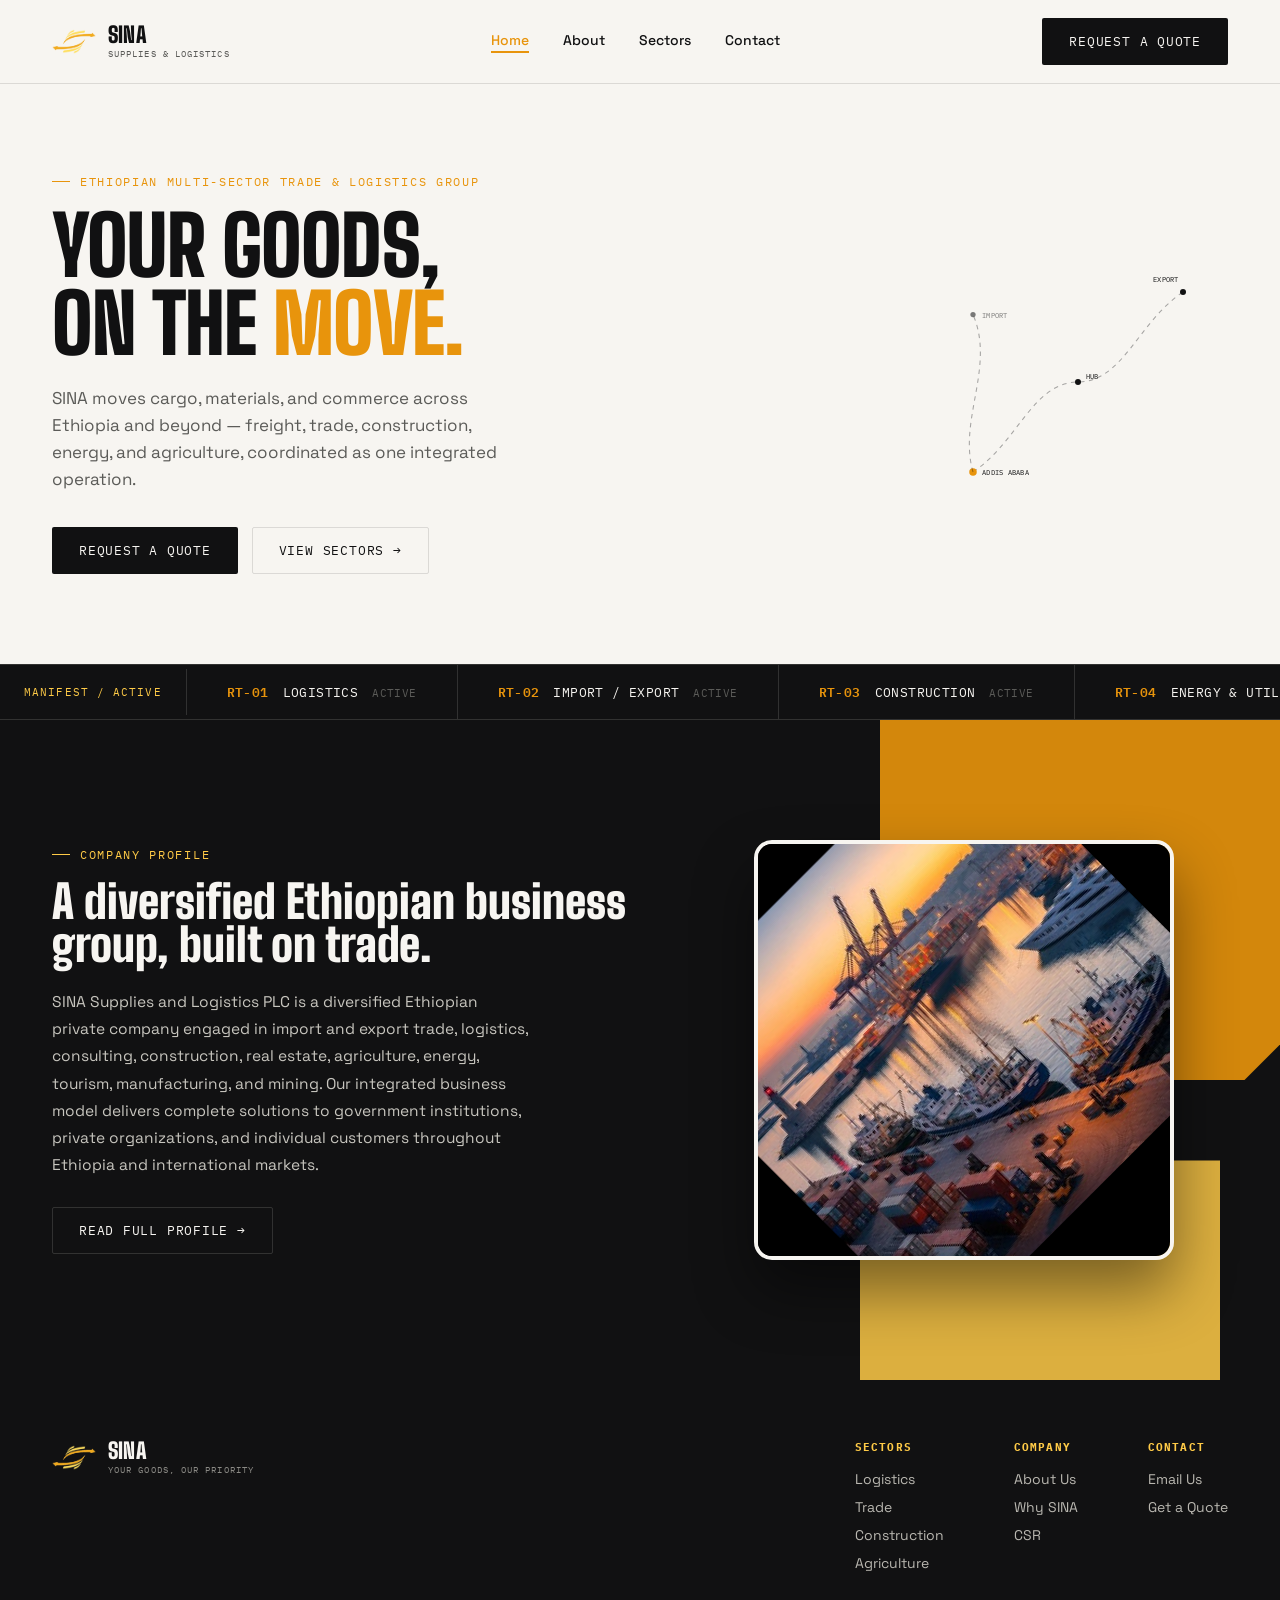
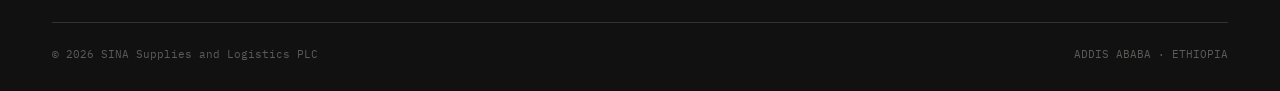
==== index.html @ fa4c5e6b "Add overview section with cover page motif" ====
<!DOCTYPE html>
<html lang="en">
<head>
<meta charset="UTF-8" />
<meta name="viewport" content="width=device-width, initial-scale=1.0" />
<title>SINA Supplies and Logistics — Your Goods, Our Priority</title>
<link rel="preconnect" href="https://fonts.googleapis.com">
<link rel="preconnect" href="https://fonts.gstatic.com" crossorigin>
<link href="https://fonts.googleapis.com/css2?family=Big+Shoulders+Display:wght@600;700;900&family=Space+Grotesk:wght@400;500;700&family=IBM+Plex+Mono:wght@400;500;600&display=swap" rel="stylesheet">
<link rel="stylesheet" href="css/base.css">
<link rel="stylesheet" href="css/layout.css">
<link rel="stylesheet" href="css/home.css">
<link rel="stylesheet" href="css/overview.css">
</head>
<body>

<header>
  <nav>
    <a href="index.html" class="logo">
      <img class="logo-mark" src="assets/logo-icon.png" alt="SINA Supplies and Logistics" width="44" height="25">
      <div>
        <div class="logo-text">SINA</div>
        <div class="logo-sub">Supplies &amp; Logistics</div>
      </div>
    </a>

    <div class="nav-links" id="nav-links">
      <a href="index.html" aria-current="page">Home</a>
      <a href="about.html">About</a>
      <a href="sectors.html">Sectors</a>
      <a href="contact.html">Contact</a>
    </div>

    <div class="nav-cta">
      <a class="btn btn-primary" href="contact.html">Request a Quote</a>
      <button class="nav-toggle" id="nav-toggle" aria-label="Toggle menu" aria-expanded="false">
        <span></span><span></span><span></span>
      </button>
    </div>
  </nav>
</header>

<section class="hero">
  <div class="wrap hero-grid">
    <div>
      <div class="eyebrow reveal">Ethiopian Multi-Sector Trade &amp; Logistics Group</div>
      <h1 class="reveal">Your goods,<br>on the <span class="accent">move.</span></h1>
      <p class="lead reveal">SINA moves cargo, materials, and commerce across Ethiopia and beyond — freight, trade, construction, energy, and agriculture, coordinated as one integrated operation.</p>
      <div class="hero-actions reveal">
        <a class="btn btn-primary" href="contact.html">Request a Quote</a>
        <a class="btn btn-ghost" href="sectors.html">View Sectors →</a>
      </div>
    </div>

    <div class="route-panel reveal">
      <svg viewBox="0 0 400 400" role="img" aria-label="Animated trade route diagram">
        <path class="route-line" d="M60 320 C120 280, 140 200, 200 200 C260 200, 280 120, 340 80" />
        <path class="route-line hot" d="M60 320 C120 280, 140 200, 200 200 C260 200, 280 120, 340 80" />
        <circle class="node origin" cx="60" cy="320" r="5"/>
        <text class="node-label" x="72" y="324">ADDIS ABABA</text>

        <circle class="node" cx="200" cy="200" r="4"/>
        <text class="node-label" x="210" y="196">HUB</text>

        <circle class="node" cx="340" cy="80" r="4"/>
        <text class="node-label" x="300" y="66">EXPORT</text>

        <path class="route-line" d="M60 320 C40 250, 90 180, 60 110" opacity="0.25"/>
        <circle class="node" cx="60" cy="110" r="3.5" opacity="0.55"/>
        <text class="node-label" x="72" y="114" opacity="0.55">IMPORT</text>
      </svg>
    </div>
  </div>

  <div class="board">
    <div class="board-inner">
      <div class="board-label">Manifest&nbsp;/&nbsp;Active</div>
      <div class="board-track" id="board-track"></div>
    </div>
  </div>
</section>

<section class="overview">
  <div class="diag-block amber"></div>
  <div class="diag-block gold"></div>
  <div class="wrap overview-grid">
    <div class="overview-copy reveal">
      <div class="eyebrow">Company Profile</div>
      <h2>A diversified Ethiopian business group, built on trade.</h2>
      <p>SINA Supplies and Logistics PLC is a diversified Ethiopian private company engaged in import and export trade, logistics, consulting, construction, real estate, agriculture, energy, tourism, manufacturing, and mining. Our integrated business model delivers complete solutions to government institutions, private organizations, and individual customers throughout Ethiopia and international markets.</p>
      <a class="btn btn-ghost-dark" href="about.html">Read Full Profile →</a>
    </div>
    <div class="diamond-frame reveal">
      <img src="assets/port-sunset.png" alt="Container port at sunset">
    </div>
  </div>
</section>

<footer>
  <div class="wrap">
    <div class="foot-top">
      <a href="index.html" class="logo">
        <img class="logo-mark" src="assets/logo-icon.png" alt="SINA Supplies and Logistics" width="44" height="25">
        <div>
          <div class="logo-text" style="color:var(--paper);">SINA</div>
          <div class="logo-sub" style="color:#8b8a85;">Your Goods, Our Priority</div>
        </div>
      </a>
      <div class="foot-cols">
        <div class="foot-col">
          <h5>Sectors</h5>
          <a href="sectors.html">Logistics</a>
          <a href="sectors.html">Trade</a>
          <a href="sectors.html">Construction</a>
          <a href="sectors.html">Agriculture</a>
        </div>
        <div class="foot-col">
          <h5>Company</h5>
          <a href="about.html">About Us</a>
          <a href="about.html#why">Why SINA</a>
          <a href="about.html#csr">CSR</a>
        </div>
        <div class="foot-col">
          <h5>Contact</h5>
          <a href="mailto:sinasupplies@outlook.com">Email Us</a>
          <a href="contact.html">Get a Quote</a>
        </div>
      </div>
    </div>
    <div class="foot-bottom">
      <span>© 2026 SINA Supplies and Logistics PLC</span>
      <span>ADDIS ABABA · ETHIOPIA</span>
    </div>
  </div>
</footer>

<script src="js/main.js"></script>
<script src="js/home.js"></script>
</body>
</html>
---- css/base.css ----
:root{
  --ink:#111112;
  --ink-soft:#1c1c1e;
  --paper:#F7F5F1;
  --paper-dim:#EFECE5;
  --amber:#E8940C;
  --gold:#FFCB47;
  --rust:#B96E00;
  --slate:#5B5B58;
  --line: rgba(17,17,18,0.12);
  --line-dark: rgba(247,245,241,0.14);
  --display: 'Big Shoulders Display', sans-serif;
  --body: 'Space Grotesk', sans-serif;
  --mono: 'IBM Plex Mono', monospace;
  --maxw: 1240px;
}

*{ box-sizing:border-box; margin:0; padding:0; }
html{ scroll-behavior:smooth; }
body{
  background:var(--paper);
  color:var(--ink);
  font-family:var(--body);
  -webkit-font-smoothing:antialiased;
}
a{ color:inherit; text-decoration:none; }
img{ max-width:100%; display:block; }
.wrap{ max-width:var(--maxw); margin:0 auto; padding:0 32px; }

h1,h2,h3{ font-family:var(--display); font-weight:900; letter-spacing:-0.01em; line-height:0.95; text-transform:uppercase; }

.eyebrow{
  font-family:var(--mono);
  font-size:12px;
  letter-spacing:0.14em;
  text-transform:uppercase;
  color:var(--amber);
  display:flex;
  align-items:center;
  gap:10px;
}
.eyebrow::before{
  content:"";
  width:18px; height:1px;
  background:var(--amber);
  display:inline-block;
}

.btn{
  font-family:var(--mono);
  font-size:13px;
  letter-spacing:0.06em;
  text-transform:uppercase;
  padding:14px 26px;
  border-radius:2px;
  display:inline-flex;
  align-items:center;
  gap:10px;
  transition:all .2s ease;
  cursor:pointer;
  border:1px solid transparent;
}
.btn-primary{ background:var(--ink); color:var(--paper); }
.btn-primary:hover{ background:var(--amber); color:var(--ink); }
.btn-ghost{ border-color:var(--line); color:var(--ink); }
.btn-ghost:hover{ border-color:var(--ink); }
.btn-ghost-dark{ border-color:var(--line-dark); color:var(--paper); }
.btn-ghost-dark:hover{ border-color:var(--gold); color:var(--gold); }

section{ padding:110px 0; }
.section-head{
  display:flex; justify-content:space-between; align-items:flex-end;
  margin-bottom:56px; gap:40px; flex-wrap:wrap;
}
.section-head h2{ font-size:clamp(32px,4vw,52px); }
.section-head p{ color:var(--slate); max-width:380px; font-size:15px; line-height:1.6; }

.reveal{ opacity:0; transform:translateY(18px); transition:opacity .6s ease, transform .6s ease; }
.reveal.in{ opacity:1; transform:translateY(0); }

@media (prefers-reduced-motion:reduce){
  .reveal{ opacity:1; transform:none; transition:none; }
}
---- css/layout.css ----
/* ===== HEADER / NAV ===== */
header{
  position:sticky; top:0; z-index:100;
  background:rgba(247,245,241,0.92);
  backdrop-filter:blur(8px);
  border-bottom:1px solid var(--line);
}
nav{
  max-width:var(--maxw); margin:0 auto; padding:18px 32px;
  display:flex; align-items:center; justify-content:space-between;
}
.logo{ display:flex; align-items:center; gap:12px; }
.logo-mark{ width:44px; height:auto; flex-shrink:0; }
.logo-text{ font-family:var(--display); font-weight:900; font-size:22px; line-height:1; letter-spacing:0.01em; }
.logo-sub{ font-family:var(--mono); font-size:9px; letter-spacing:0.12em; color:var(--slate); text-transform:uppercase; margin-top:2px; }

.nav-links{ display:flex; gap:34px; font-size:14px; font-weight:500; }
.nav-links a{ position:relative; padding-bottom:4px; }
.nav-links a::after{
  content:""; position:absolute; left:0; bottom:0; width:0; height:1.5px; background:var(--amber);
  transition:width .25s ease;
}
.nav-links a:hover::after,
.nav-links a[aria-current="page"]::after{ width:100%; }
.nav-links a[aria-current="page"]{ color:var(--amber); }

.nav-cta{ display:flex; align-items:center; gap:20px; }

.nav-toggle{
  display:none;
  background:none; border:none; cursor:pointer;
  width:34px; height:34px; flex-direction:column; justify-content:center; gap:5px;
}
.nav-toggle span{ height:2px; background:var(--ink); border-radius:2px; }

@media(max-width:900px){
  .nav-links{
    position:fixed; top:71px; left:0; right:0; bottom:0;
    background:var(--paper);
    flex-direction:column; gap:0;
    transform:translateX(100%);
    transition:transform .3s ease;
    padding:20px 32px;
    overflow-y:auto;
  }
  .nav-links.open{ transform:translateX(0); }
  .nav-links a{ padding:18px 0; border-bottom:1px solid var(--line); font-size:18px; }
  .nav-toggle{ display:flex; }
  .nav-cta .btn-primary{ padding:10px 16px; font-size:11px; }
}

/* ===== FOOTER ===== */
footer{ background:var(--ink); color:var(--paper); padding:60px 0 30px; }
.foot-top{
  display:flex; justify-content:space-between; align-items:flex-start;
  padding-bottom:40px; border-bottom:1px solid var(--line-dark);
  flex-wrap:wrap; gap:30px;
}
.foot-cols{ display:flex; gap:70px; flex-wrap:wrap; }
.foot-col h5{
  font-family:var(--mono); font-size:11px; letter-spacing:0.1em; text-transform:uppercase; color:var(--gold); margin-bottom:16px;
}
.foot-col a{ display:block; font-size:14px; color:#B9B7B0; margin-bottom:10px; }
.foot-col a:hover{ color:var(--paper); }
.foot-bottom{
  display:flex; justify-content:space-between; padding-top:24px; font-family:var(--mono); font-size:11px; color:var(--slate);
  flex-wrap:wrap; gap:10px;
}
---- css/home.css ----
/* ===== HERO ===== */
.hero{
  position:relative;
  padding:90px 0 0;
  overflow:hidden;
}
.hero-grid{
  display:grid;
  grid-template-columns:1.15fr 0.85fr;
  gap:40px;
  align-items:center;
}
.hero h1{
  font-size:clamp(48px, 6.4vw, 92px);
  margin:18px 0 22px;
}
.hero h1 .accent{ color:var(--amber); }
.hero p.lead{
  font-size:17px;
  color:var(--slate);
  max-width:480px;
  line-height:1.6;
  margin-bottom:34px;
}
.hero-actions{ display:flex; gap:14px; flex-wrap:wrap; margin-bottom:20px; }

@media(max-width:900px){
  .hero-grid{ grid-template-columns:1fr; }
  .hero{ padding-top:60px; }
}

/* animated route graphic */
.route-panel{
  position:relative;
  aspect-ratio: 1/1;
  max-width:460px;
  margin-left:auto;
}
.route-panel svg{ width:100%; height:100%; }
.route-line{
  fill:none;
  stroke:var(--ink);
  stroke-width:1.4;
  stroke-dasharray:6 6;
  opacity:0.35;
}
.route-line.hot{
  stroke:var(--amber);
  stroke-width:2.2;
  stroke-dasharray:1000;
  opacity:1;
  stroke-dashoffset:1000;
  animation:draw 3.2s ease-in-out infinite;
}
@keyframes draw{
  0%{ stroke-dashoffset:1000; }
  55%{ stroke-dashoffset:0; }
  100%{ stroke-dashoffset:-1000; }
}
.node{ fill:var(--ink); }
.node.origin{ fill:var(--amber); }
.node-label{
  font-family:var(--mono);
  font-size:9px;
  fill:var(--ink);
  letter-spacing:0.04em;
}

@media(max-width:900px){
  .route-panel{ max-width:340px; margin:0 auto; }
}

/* ===== DEPARTURE BOARD TICKER (signature element) ===== */
.board{
  background:var(--ink);
  color:var(--paper);
  margin-top:70px;
  border-top:1px solid var(--line-dark);
  border-bottom:1px solid var(--line-dark);
  overflow:hidden;
  position:relative;
}
.board-inner{ display:flex; align-items:center; }
.board-label{
  flex:0 0 auto;
  font-family:var(--mono);
  font-size:11px;
  letter-spacing:0.1em;
  text-transform:uppercase;
  color:var(--gold);
  padding:16px 24px;
  border-right:1px solid var(--line-dark);
  white-space:nowrap;
  background:var(--ink);
  z-index:2;
}
.board-track{
  display:flex;
  animation:scroll 32s linear infinite;
  white-space:nowrap;
}
.board:hover .board-track{ animation-play-state:paused; }
.board-item{
  display:flex;
  align-items:baseline;
  gap:14px;
  padding:16px 40px;
  font-family:var(--mono);
  font-size:13px;
  letter-spacing:0.03em;
  border-right:1px solid var(--line-dark);
}
.board-item .code{ color:var(--amber); font-weight:600; }
.board-item .status{ color:var(--slate); font-size:11px; text-transform:uppercase; }
@keyframes scroll{
  0%{ transform:translateX(0); }
  100%{ transform:translateX(-50%); }
}
@media (prefers-reduced-motion:reduce){
  .board-track{ animation:none; }
  .route-line.hot{ animation:none; stroke-dashoffset:0; }
}
---- css/overview.css ----
/* ===== OVERVIEW SECTION — cover-page motif ===== */
.overview{
  position:relative;
  background:var(--ink);
  color:var(--paper);
  overflow:hidden;
  padding:120px 0;
}

/* diagonal color blocks, echoing the company profile cover */
.diag-block{
  position:absolute;
  z-index:0;
}
.diag-block.amber{
  background:var(--amber);
  width:520px; height:520px;
  right:-120px; top:-160px;
  clip-path: polygon(30% 0%, 100% 0%, 100% 70%, 70% 100%, 0% 100%, 0% 30%);
  opacity:0.9;
}
.diag-block.gold{
  background:var(--gold);
  width:360px; height:360px;
  right:60px; bottom:-140px;
  clip-path: polygon(20% 0%, 100% 0%, 100% 80%, 80% 100%, 0% 100%, 0% 20%);
  opacity:0.85;
}

.overview-grid{
  position:relative;
  z-index:1;
  display:grid;
  grid-template-columns: 1fr 0.9fr;
  gap:60px;
  align-items:center;
}

.overview-copy .eyebrow{ color:var(--gold); }
.overview-copy .eyebrow::before{ background:var(--gold); }
.overview-copy h2{
  font-size:clamp(30px,3.6vw,46px);
  margin:18px 0 22px;
  text-transform:none;
  letter-spacing:0;
}
.overview-copy p{
  color:#C7C5BE;
  font-size:15.5px;
  line-height:1.75;
  max-width:480px;
  margin-bottom:28px;
}

/* diamond-framed photo, matching the cover page treatment */
.diamond-frame{
  position:relative;
  width:100%;
  max-width:420px;
  aspect-ratio:1/1;
  margin:0 auto;
  transform:rotate(45deg);
  overflow:hidden;
  border-radius:18px;
  border:4px solid var(--paper);
  box-shadow: 0 30px 60px rgba(0,0,0,0.45);
}
.diamond-frame img{
  position:absolute;
  top:50%; left:50%;
  width:145%; height:145%;
  max-width:none;
  transform:translate(-50%,-50%) rotate(-45deg);
  object-fit:cover;
}

@media(max-width:900px){
  .overview-grid{ grid-template-columns:1fr; }
  .diamond-frame{ max-width:280px; }
  .overview{ padding:80px 0; }
}
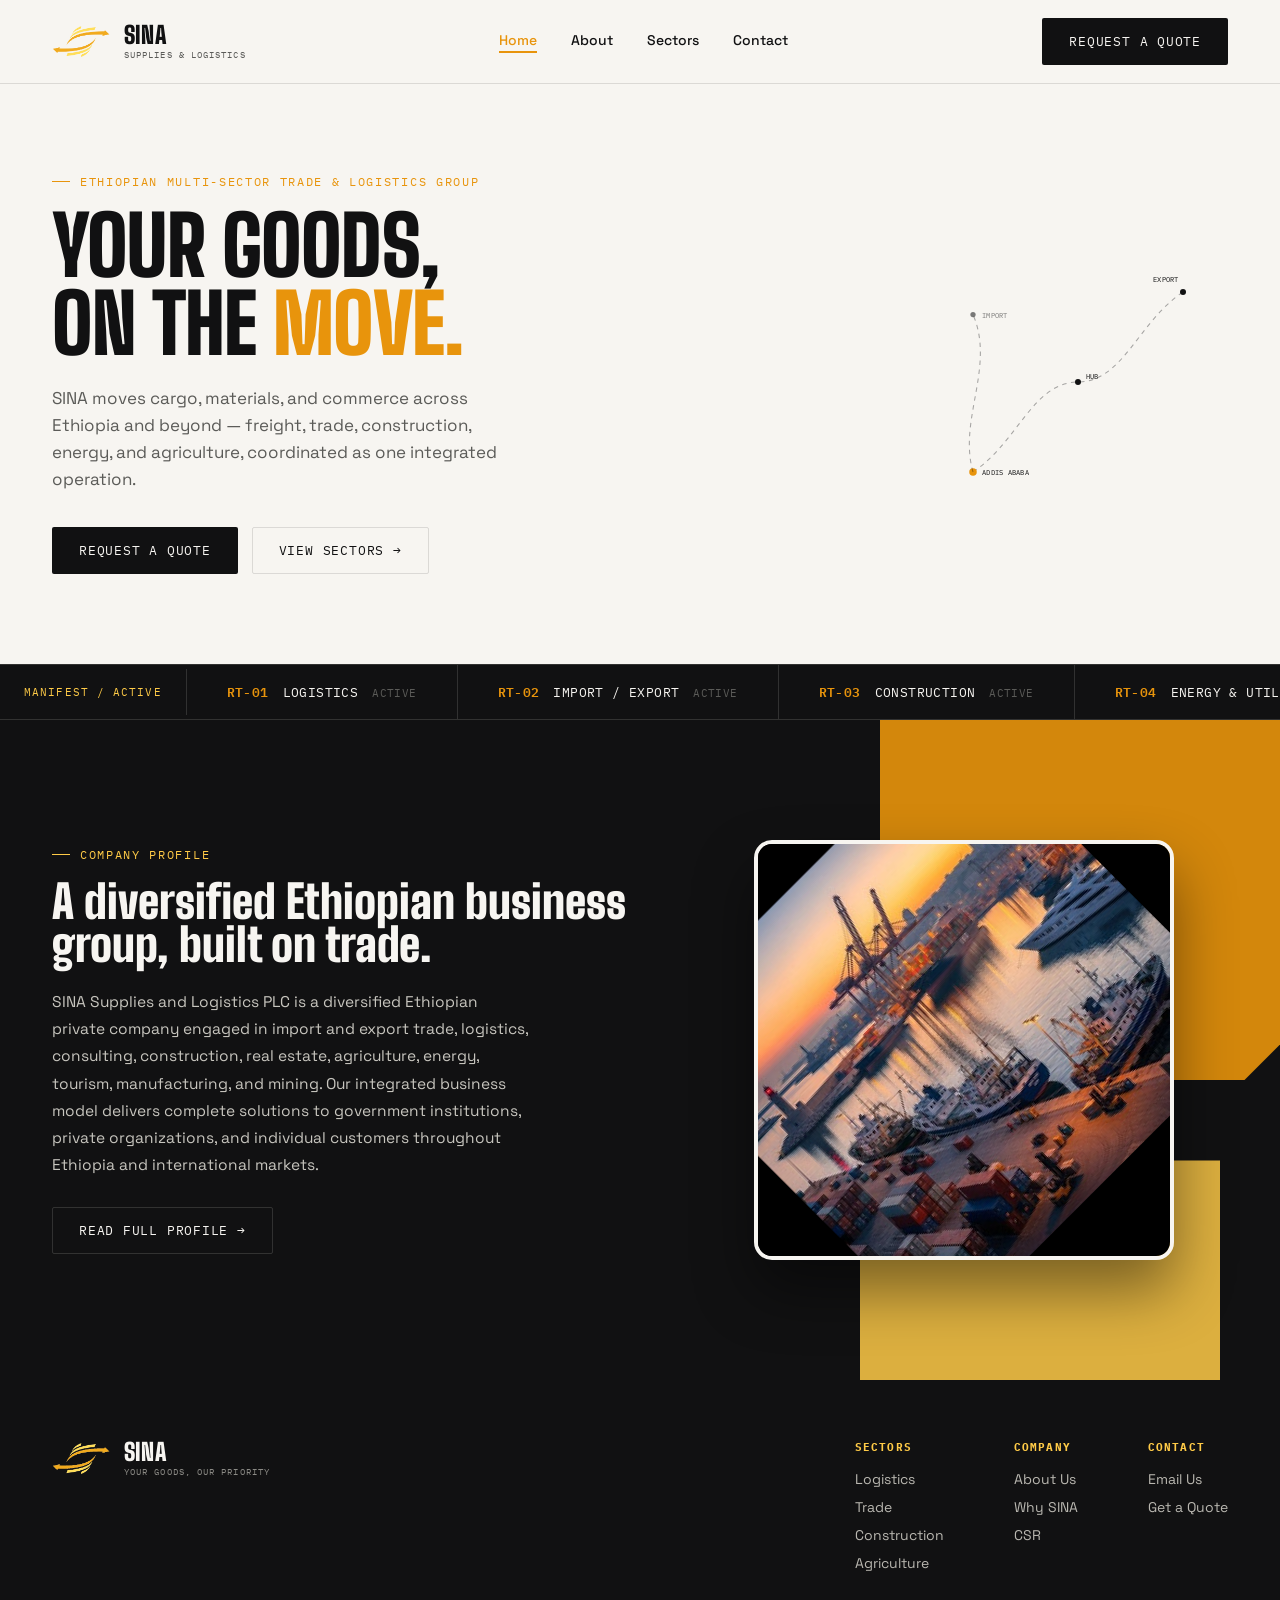
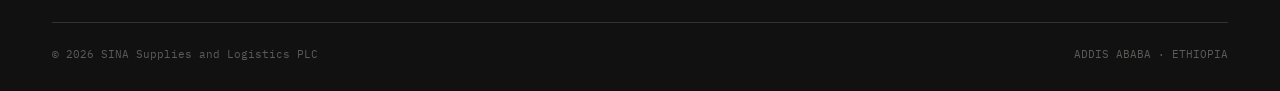
==== commit ce2da43f: "add cache -busitng to stylesheet links ,logo size" ====
--- a/index.html
+++ b/index.html
@@ -7,17 +7,17 @@
 <link rel="preconnect" href="https://fonts.googleapis.com">
 <link rel="preconnect" href="https://fonts.gstatic.com" crossorigin>
 <link href="https://fonts.googleapis.com/css2?family=Big+Shoulders+Display:wght@600;700;900&family=Space+Grotesk:wght@400;500;700&family=IBM+Plex+Mono:wght@400;500;600&display=swap" rel="stylesheet">
-<link rel="stylesheet" href="css/base.css">
-<link rel="stylesheet" href="css/layout.css">
-<link rel="stylesheet" href="css/home.css">
-<link rel="stylesheet" href="css/overview.css">
+<link rel="stylesheet" href="css/base.css?v=2">
+<link rel="stylesheet" href="css/layout.css?v=2">
+<link rel="stylesheet" href="css/home.css?v=2">
+<link rel="stylesheet" href="css/overview.css?v=2">
 </head>
 <body>
 
 <header>
   <nav>
     <a href="index.html" class="logo">
-      <img class="logo-mark" src="assets/logo-icon.png" alt="SINA Supplies and Logistics" width="44" height="25">
+      <img class="logo-mark" src="assets/logo-icon.png" alt="SINA Supplies and Logistics" width="58" height="33">
       <div>
         <div class="logo-text">SINA</div>
         <div class="logo-sub">Supplies &amp; Logistics</div>
@@ -100,7 +100,7 @@
   <div class="wrap">
     <div class="foot-top">
       <a href="index.html" class="logo">
-        <img class="logo-mark" src="assets/logo-icon.png" alt="SINA Supplies and Logistics" width="44" height="25">
+        <img class="logo-mark" src="assets/logo-icon.png" alt="SINA Supplies and Logistics" width="58" height="33">
         <div>
           <div class="logo-text" style="color:var(--paper);">SINA</div>
           <div class="logo-sub" style="color:#8b8a85;">Your Goods, Our Priority</div>
--- a/css/layout.css
+++ b/css/layout.css
@@ -9,9 +9,9 @@
   max-width:var(--maxw); margin:0 auto; padding:18px 32px;
   display:flex; align-items:center; justify-content:space-between;
 }
-.logo{ display:flex; align-items:center; gap:12px; }
-.logo-mark{ width:44px; height:auto; flex-shrink:0; }
-.logo-text{ font-family:var(--display); font-weight:900; font-size:22px; line-height:1; letter-spacing:0.01em; }
+.logo{ display:flex; align-items:center; gap:14px; }
+.logo-mark{ width:58px; height:auto; flex-shrink:0; }
+.logo-text{ font-family:var(--display); font-weight:900; font-size:24px; line-height:1; letter-spacing:0.01em; }
 .logo-sub{ font-family:var(--mono); font-size:9px; letter-spacing:0.12em; color:var(--slate); text-transform:uppercase; margin-top:2px; }
 
 .nav-links{ display:flex; gap:34px; font-size:14px; font-weight:500; }
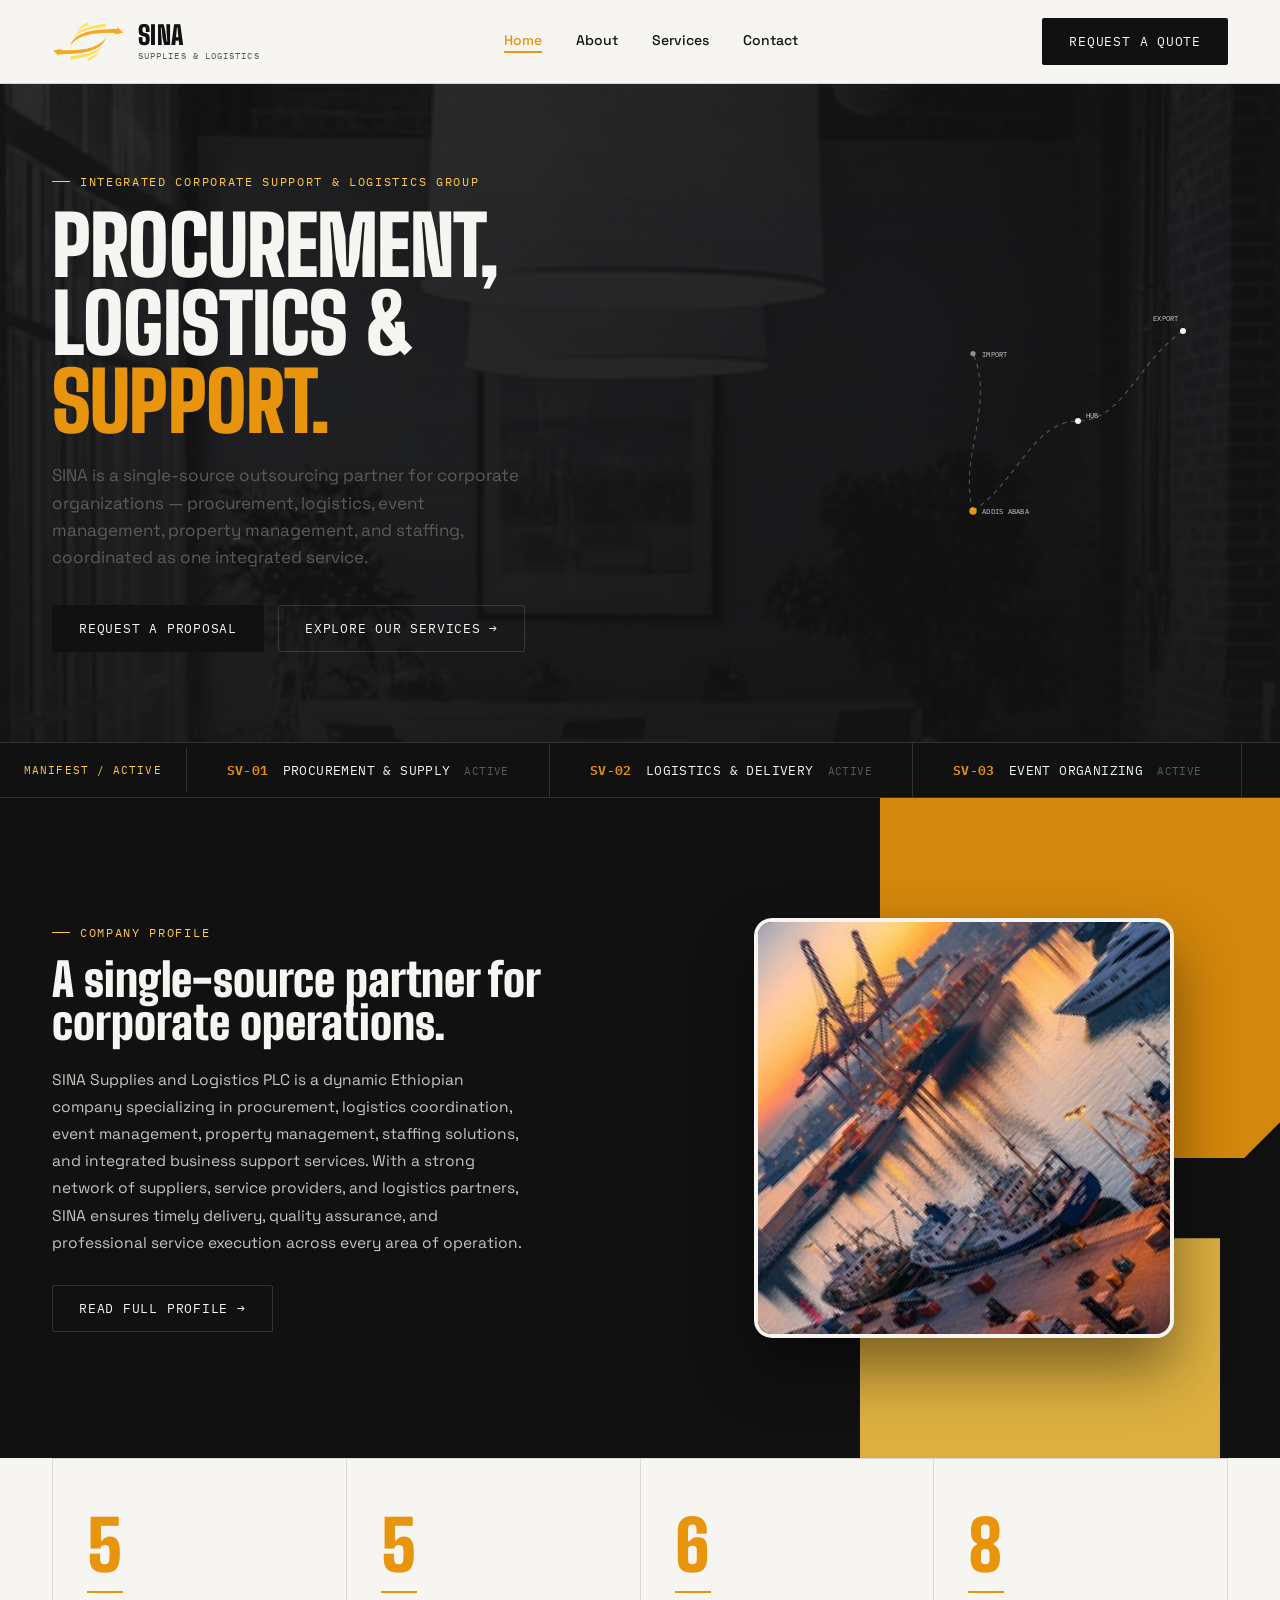
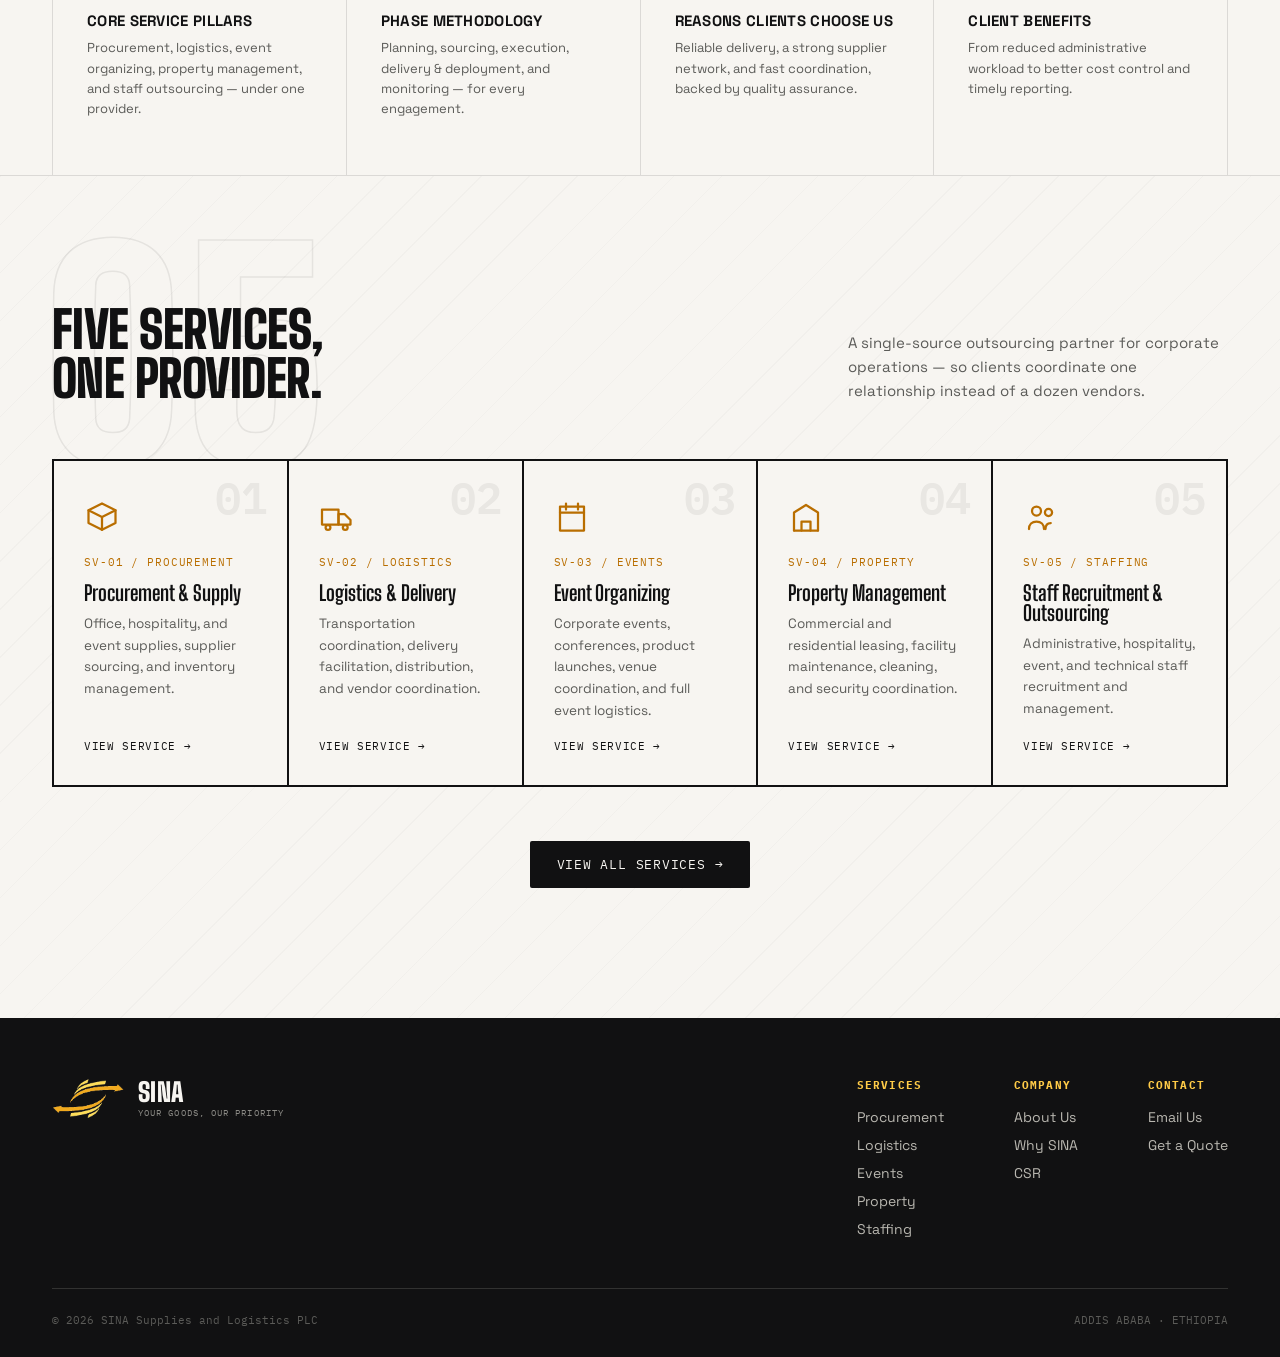
==== commit 6be8048f: "add location space" ====
--- a/index.html
+++ b/index.html
@@ -7,10 +7,12 @@
 <link rel="preconnect" href="https://fonts.googleapis.com">
 <link rel="preconnect" href="https://fonts.gstatic.com" crossorigin>
 <link href="https://fonts.googleapis.com/css2?family=Big+Shoulders+Display:wght@600;700;900&family=Space+Grotesk:wght@400;500;700&family=IBM+Plex+Mono:wght@400;500;600&display=swap" rel="stylesheet">
-<link rel="stylesheet" href="css/base.css?v=2">
-<link rel="stylesheet" href="css/layout.css?v=2">
-<link rel="stylesheet" href="css/home.css?v=2">
-<link rel="stylesheet" href="css/overview.css?v=2">
+<link rel="stylesheet" href="css/base.css?v=7">
+<link rel="stylesheet" href="css/layout.css?v=7">
+<link rel="stylesheet" href="css/home.css?v=10">
+<link rel="stylesheet" href="css/overview.css?v=9">
+<link rel="stylesheet" href="css/stats.css?v=9">
+<link rel="stylesheet" href="css/sectors-preview.css?v=9">
 </head>
 <body>
 
@@ -27,7 +29,7 @@
     <div class="nav-links" id="nav-links">
       <a href="index.html" aria-current="page">Home</a>
       <a href="about.html">About</a>
-      <a href="sectors.html">Sectors</a>
+      <a href="sectors.html">Services</a>
       <a href="contact.html">Contact</a>
     </div>
 
@@ -43,12 +45,12 @@
 <section class="hero">
   <div class="wrap hero-grid">
     <div>
-      <div class="eyebrow reveal">Ethiopian Multi-Sector Trade &amp; Logistics Group</div>
-      <h1 class="reveal">Your goods,<br>on the <span class="accent">move.</span></h1>
-      <p class="lead reveal">SINA moves cargo, materials, and commerce across Ethiopia and beyond — freight, trade, construction, energy, and agriculture, coordinated as one integrated operation.</p>
+      <div class="eyebrow reveal">Integrated Corporate Support &amp; Logistics Group</div>
+      <h1 class="reveal">Procurement,<br>logistics &amp; <span class="accent">support.</span></h1>
+      <p class="lead reveal">SINA is a single-source outsourcing partner for corporate organizations — procurement, logistics, event management, property management, and staffing, coordinated as one integrated service.</p>
       <div class="hero-actions reveal">
-        <a class="btn btn-primary" href="contact.html">Request a Quote</a>
-        <a class="btn btn-ghost" href="sectors.html">View Sectors →</a>
+        <a class="btn btn-primary" href="contact.html">Request a Proposal</a>
+        <a class="btn btn-ghost-dark" href="sectors.html">Explore Our Services →</a>
       </div>
     </div>
 
@@ -86,12 +88,100 @@
   <div class="wrap overview-grid">
     <div class="overview-copy reveal">
       <div class="eyebrow">Company Profile</div>
-      <h2>A diversified Ethiopian business group, built on trade.</h2>
-      <p>SINA Supplies and Logistics PLC is a diversified Ethiopian private company engaged in import and export trade, logistics, consulting, construction, real estate, agriculture, energy, tourism, manufacturing, and mining. Our integrated business model delivers complete solutions to government institutions, private organizations, and individual customers throughout Ethiopia and international markets.</p>
+      <h2>A single-source partner for corporate operations.</h2>
+      <p>SINA Supplies and Logistics PLC is a dynamic Ethiopian company specializing in procurement, logistics coordination, event management, property management, staffing solutions, and integrated business support services. With a strong network of suppliers, service providers, and logistics partners, SINA ensures timely delivery, quality assurance, and professional service execution across every area of operation.</p>
       <a class="btn btn-ghost-dark" href="about.html">Read Full Profile →</a>
     </div>
     <div class="diamond-frame reveal">
       <img src="assets/port-sunset.png" alt="Container port at sunset">
+    </div>
+  </div>
+</section>
+
+<section class="stats">
+  <div class="wrap">
+    <div class="stats-grid">
+      <div class="stat-cell reveal">
+        <div class="stat-number"><span class="accent">5</span></div>
+        <div class="stat-rule"></div>
+        <div class="stat-label">Core Service Pillars</div>
+        <div class="stat-desc">Procurement, logistics, event organizing, property management, and staff outsourcing — under one provider.</div>
+      </div>
+      <div class="stat-cell reveal">
+        <div class="stat-number"><span class="accent">5</span></div>
+        <div class="stat-rule"></div>
+        <div class="stat-label">Phase Methodology</div>
+        <div class="stat-desc">Planning, sourcing, execution, delivery &amp; deployment, and monitoring — for every engagement.</div>
+      </div>
+      <div class="stat-cell reveal">
+        <div class="stat-number"><span class="accent">6</span></div>
+        <div class="stat-rule"></div>
+        <div class="stat-label">Reasons Clients Choose Us</div>
+        <div class="stat-desc">Reliable delivery, a strong supplier network, and fast coordination, backed by quality assurance.</div>
+      </div>
+      <div class="stat-cell reveal">
+        <div class="stat-number"><span class="accent">8</span></div>
+        <div class="stat-rule"></div>
+        <div class="stat-label">Client Benefits</div>
+        <div class="stat-desc">From reduced administrative workload to better cost control and timely reporting.</div>
+      </div>
+    </div>
+  </div>
+</section>
+
+<section class="sectors-preview" id="sectors">
+  <div class="wrap">
+    <div class="section-head reveal">
+      <span class="ghost-numeral">05</span>
+      <h2>Five services,<br>one provider.</h2>
+      <p>A single-source outsourcing partner for corporate operations — so clients coordinate one relationship instead of a dozen vendors.</p>
+    </div>
+
+    <div class="sp-grid">
+      <div class="sp-card reveal">
+        <span class="sp-num">01</span>
+        <div class="sp-icon"><svg viewBox="0 0 24 24"><path d="M12 3 3 7.5 12 12l9-4.5L12 3Z"/><path d="M3 7.5V16l9 4.5V12"/><path d="M21 7.5V16l-9 4.5"/></svg></div>
+        <span class="sp-code">SV-01 / PROCUREMENT</span>
+        <h3>Procurement &amp; Supply</h3>
+        <p>Office, hospitality, and event supplies, supplier sourcing, and inventory management.</p>
+        <a class="sp-link" href="sectors.html#procurement">View service →</a>
+      </div>
+      <div class="sp-card reveal">
+        <span class="sp-num">02</span>
+        <div class="sp-icon"><svg viewBox="0 0 24 24"><path d="M2 17h11V7H2v10Z"/><path d="M13 10h4l4 4v3h-8v-7Z"/><circle cx="6" cy="19" r="1.6"/><circle cx="17.5" cy="19" r="1.6"/></svg></div>
+        <span class="sp-code">SV-02 / LOGISTICS</span>
+        <h3>Logistics &amp; Delivery</h3>
+        <p>Transportation coordination, delivery facilitation, distribution, and vendor coordination.</p>
+        <a class="sp-link" href="sectors.html#logistics">View service →</a>
+      </div>
+      <div class="sp-card reveal">
+        <span class="sp-num">03</span>
+        <div class="sp-icon"><svg viewBox="0 0 24 24"><path d="M4 5h16v16H4z"/><path d="M4 9h16"/><path d="M8 3v4M16 3v4"/></svg></div>
+        <span class="sp-code">SV-03 / EVENTS</span>
+        <h3>Event Organizing</h3>
+        <p>Corporate events, conferences, product launches, venue coordination, and full event logistics.</p>
+        <a class="sp-link" href="sectors.html#events">View service →</a>
+      </div>
+      <div class="sp-card reveal">
+        <span class="sp-num">04</span>
+        <div class="sp-icon"><svg viewBox="0 0 24 24"><path d="M4 21V9l8-5 8 5v12"/><path d="M4 21h16"/><path d="M9 21v-6h6v6"/></svg></div>
+        <span class="sp-code">SV-04 / PROPERTY</span>
+        <h3>Property Management</h3>
+        <p>Commercial and residential leasing, facility maintenance, cleaning, and security coordination.</p>
+        <a class="sp-link" href="sectors.html#property">View service →</a>
+      </div>
+      <div class="sp-card reveal">
+        <span class="sp-num">05</span>
+        <div class="sp-icon"><svg viewBox="0 0 24 24"><circle cx="9" cy="8" r="3"/><path d="M4 20c0-3 2-5 5-5s5 2 5 5"/><circle cx="17" cy="9" r="2.4"/><path d="M15 20c0-2.5 1-4 3.5-4"/></svg></div>
+        <span class="sp-code">SV-05 / STAFFING</span>
+        <h3>Staff Recruitment &amp; Outsourcing</h3>
+        <p>Administrative, hospitality, event, and technical staff recruitment and management.</p>
+        <a class="sp-link" href="sectors.html#staffing">View service →</a>
+      </div>
+    </div>
+
+    <div class="sp-footer reveal">
+      <a class="btn btn-primary" href="sectors.html">View All Services →</a>
     </div>
   </div>
 </section>
@@ -108,11 +198,12 @@
       </a>
       <div class="foot-cols">
         <div class="foot-col">
-          <h5>Sectors</h5>
-          <a href="sectors.html">Logistics</a>
-          <a href="sectors.html">Trade</a>
-          <a href="sectors.html">Construction</a>
-          <a href="sectors.html">Agriculture</a>
+          <h5>Services</h5>
+          <a href="sectors.html#procurement">Procurement</a>
+          <a href="sectors.html#logistics">Logistics</a>
+          <a href="sectors.html#events">Events</a>
+          <a href="sectors.html#property">Property</a>
+          <a href="sectors.html#staffing">Staffing</a>
         </div>
         <div class="foot-col">
           <h5>Company</h5>
--- a/css/layout.css
+++ b/css/layout.css
@@ -10,8 +10,8 @@
   display:flex; align-items:center; justify-content:space-between;
 }
 .logo{ display:flex; align-items:center; gap:14px; }
-.logo-mark{ width:58px; height:auto; flex-shrink:0; }
-.logo-text{ font-family:var(--display); font-weight:900; font-size:24px; line-height:1; letter-spacing:0.01em; }
+.logo-mark{ width:72px; height:auto; flex-shrink:0; }
+.logo-text{ font-family:var(--display); font-weight:900; font-size:26px; line-height:1; letter-spacing:0.01em; }
 .logo-sub{ font-family:var(--mono); font-size:9px; letter-spacing:0.12em; color:var(--slate); text-transform:uppercase; margin-top:2px; }
 
 .nav-links{ display:flex; gap:34px; font-size:14px; font-weight:500; }
@@ -66,3 +66,21 @@
   display:flex; justify-content:space-between; padding-top:24px; font-family:var(--mono); font-size:11px; color:var(--slate);
   flex-wrap:wrap; gap:10px;
 }
+
+/* ===== PAGE HERO — shared by inner pages (About, Sectors, Contact) ===== */
+.page-hero{
+  padding:90px 0 70px;
+  border-bottom:1px solid var(--line);
+}
+.page-hero h1{
+  font-size:clamp(38px, 5.4vw, 68px);
+  margin:16px 0 20px;
+}
+.page-hero h1 .accent,
+h1 .accent{ color:var(--amber); }
+.page-hero .lead{
+  font-size:16px;
+  color:var(--slate);
+  max-width:560px;
+  line-height:1.65;
+}
--- a/css/home.css
+++ b/css/home.css
@@ -3,7 +3,15 @@
   position:relative;
   padding:90px 0 0;
   overflow:hidden;
+  background:
+    linear-gradient(180deg, rgba(17,17,18,0.88), rgba(17,17,18,0.94)),
+    url("../assets/boardroom-bw.png") center 30% / cover no-repeat;
+  color:var(--paper);
 }
+.hero .eyebrow{ color:var(--gold); }
+.hero .eyebrow::before{ background:var(--gold); }
+.hero h1{ color:var(--paper); }
+.hero p.lead{ color:#C7C5BE; }
 .hero-grid{
   display:grid;
   grid-template-columns:1.15fr 0.85fr;
@@ -39,10 +47,10 @@
 .route-panel svg{ width:100%; height:100%; }
 .route-line{
   fill:none;
-  stroke:var(--ink);
+  stroke:var(--paper);
   stroke-width:1.4;
   stroke-dasharray:6 6;
-  opacity:0.35;
+  opacity:0.3;
 }
 .route-line.hot{
   stroke:var(--amber);
@@ -57,13 +65,14 @@
   55%{ stroke-dashoffset:0; }
   100%{ stroke-dashoffset:-1000; }
 }
-.node{ fill:var(--ink); }
+.node{ fill:var(--paper); }
 .node.origin{ fill:var(--amber); }
 .node-label{
   font-family:var(--mono);
   font-size:9px;
-  fill:var(--ink);
+  fill:var(--paper);
   letter-spacing:0.04em;
+  opacity:0.85;
 }
 
 @media(max-width:900px){
@@ -116,7 +125,4 @@
   0%{ transform:translateX(0); }
   100%{ transform:translateX(-50%); }
 }
-@media (prefers-reduced-motion:reduce){
-  .board-track{ animation:none; }
-  .route-line.hot{ animation:none; stroke-dashoffset:0; }
-}
+
--- a/css/stats.css
+++ b/css/stats.css
@@ -0,0 +1,52 @@
+/* ===== STATS SECTION ===== */
+.stats{
+  padding:0;
+  border-bottom:1px solid var(--line);
+}
+.stats-grid{
+  display:grid;
+  grid-template-columns:repeat(4, 1fr);
+  border-top:1px solid var(--line);
+  border-left:1px solid var(--line);
+}
+.stat-cell{
+  border-right:1px solid var(--line);
+  padding:56px 34px;
+  position:relative;
+  transition:background .25s ease;
+}
+.stat-cell:hover{ background:var(--paper-dim); }
+.stat-number{
+  font-family:var(--display);
+  font-weight:900;
+  font-size:clamp(48px, 5.4vw, 76px);
+  line-height:0.9;
+  color:var(--ink);
+  margin-bottom:6px;
+}
+.stat-number .accent{ color:var(--amber); }
+.stat-rule{
+  width:36px; height:2px;
+  background:var(--amber);
+  margin:14px 0 18px;
+}
+.stat-label{
+  font-family:var(--body);
+  font-weight:700;
+  font-size:15px;
+  margin-bottom:8px;
+  text-transform:uppercase;
+  letter-spacing:0.02em;
+}
+.stat-desc{
+  font-size:13px;
+  color:var(--slate);
+  line-height:1.55;
+}
+
+@media(max-width:900px){
+  .stats-grid{ grid-template-columns:1fr 1fr; }
+}
+@media(max-width:560px){
+  .stats-grid{ grid-template-columns:1fr; }
+}
--- a/css/sectors-preview.css
+++ b/css/sectors-preview.css
@@ -0,0 +1,155 @@
+/* ===== SECTORS PREVIEW GRID — v2, more dynamic ===== */
+.sectors-preview{
+  padding:130px 0;
+  position:relative;
+  background:
+    repeating-linear-gradient(135deg, rgba(17,17,18,0.025) 0px, rgba(17,17,18,0.025) 1px, transparent 1px, transparent 34px);
+  overflow:hidden;
+}
+.sectors-preview .section-head{ position:relative; z-index:1; }
+.sectors-preview .section-head h2{
+  position:relative;
+}
+.ghost-numeral{
+  position:absolute;
+  top:-90px; left:-10px;
+  font-family:var(--display);
+  font-weight:900;
+  font-size:280px;
+  line-height:1;
+  color:transparent;
+  -webkit-text-stroke:1.5px rgba(17,17,18,0.08);
+  z-index:0;
+  pointer-events:none;
+  user-select:none;
+}
+@media(max-width:900px){ .ghost-numeral{ font-size:160px; top:-40px; } }
+
+.sp-grid{
+  position:relative;
+  z-index:1;
+  display:grid;
+  grid-template-columns:repeat(5, 1fr);
+  gap:2px;
+  background:var(--ink);
+  border:2px solid var(--ink);
+}
+.sp-card{
+  background:var(--paper);
+  padding:38px 30px 32px;
+  position:relative;
+  overflow:hidden;
+  display:flex;
+  flex-direction:column;
+  min-height:270px;
+  transition:background .35s ease, color .35s ease, transform .3s ease;
+  cursor:pointer;
+}
+.sp-card::before{
+  content:"";
+  position:absolute; top:0; left:0; right:0; height:3px;
+  background:linear-gradient(90deg, var(--amber), var(--gold));
+  transform:scaleX(0);
+  transform-origin:left;
+  transition:transform .35s ease;
+}
+.sp-card:hover::before{ transform:scaleX(1); }
+
+.sp-num{
+  position:absolute;
+  top:14px; right:20px;
+  font-family:var(--mono);
+  font-size:44px;
+  font-weight:600;
+  color:rgba(17,17,18,0.06);
+  line-height:1;
+  transition:color .35s ease;
+  z-index:0;
+}
+.sp-card:hover .sp-num{ color:rgba(247,245,241,0.1); }
+
+.sp-icon{
+  width:36px; height:36px;
+  margin-bottom:20px;
+  color:var(--rust);
+  transition:color .35s ease, transform .35s ease;
+  position:relative; z-index:1;
+}
+.sp-card:hover .sp-icon{ color:var(--gold); transform:translateY(-2px) scale(1.05); }
+.sp-icon svg{ width:100%; height:100%; stroke:currentColor; fill:none; stroke-width:1.5; stroke-linecap:round; stroke-linejoin:round; }
+
+.sp-code{
+  font-family:var(--mono);
+  font-size:11px;
+  color:var(--rust);
+  letter-spacing:0.08em;
+  margin-bottom:14px;
+  display:block;
+  position:relative; z-index:1;
+  transition:color .35s ease;
+}
+.sp-card:hover .sp-code{ color:var(--gold); }
+
+.sp-card h3{
+  font-size:21px;
+  text-transform:none;
+  font-weight:700;
+  letter-spacing:0;
+  margin-bottom:10px;
+  position:relative; z-index:1;
+}
+.sp-card p{
+  font-size:13.5px;
+  color:var(--slate);
+  line-height:1.6;
+  margin-bottom:18px;
+  flex-grow:1;
+  position:relative; z-index:1;
+  transition:color .35s ease;
+}
+.sp-card:hover p{ color:#B9B7B0; }
+
+.sp-link{
+  font-family:var(--mono);
+  font-size:11px;
+  letter-spacing:0.06em;
+  text-transform:uppercase;
+  color:var(--ink);
+  display:inline-flex;
+  align-items:center;
+  gap:6px;
+  transition:gap .25s ease, color .35s ease;
+  position:relative; z-index:1;
+}
+.sp-card:hover .sp-link{ gap:10px; color:var(--gold); }
+
+/* dramatic inversion on hover */
+.sp-card:hover{
+  background:var(--ink);
+  color:var(--paper);
+  transform:translateY(-4px);
+  box-shadow:0 24px 50px rgba(0,0,0,0.35);
+  z-index:2;
+}
+.sp-card:hover h3{ color:var(--paper); }
+
+/* staggered entrance */
+.sp-grid .sp-card.reveal:nth-child(1){ transition-delay:0.04s; }
+.sp-grid .sp-card.reveal:nth-child(2){ transition-delay:0.09s; }
+.sp-grid .sp-card.reveal:nth-child(3){ transition-delay:0.14s; }
+.sp-grid .sp-card.reveal:nth-child(4){ transition-delay:0.19s; }
+.sp-grid .sp-card.reveal:nth-child(5){ transition-delay:0.24s; }
+
+.sp-footer{
+  display:flex;
+  justify-content:center;
+  margin-top:54px;
+  position:relative; z-index:1;
+}
+
+@media(max-width:1100px){ .sp-grid{ grid-template-columns:repeat(3, 1fr); } }
+@media(max-width:700px){ .sp-grid{ grid-template-columns:1fr 1fr; } }
+@media(max-width:480px){ .sp-grid{ grid-template-columns:1fr; } }
+
+
+
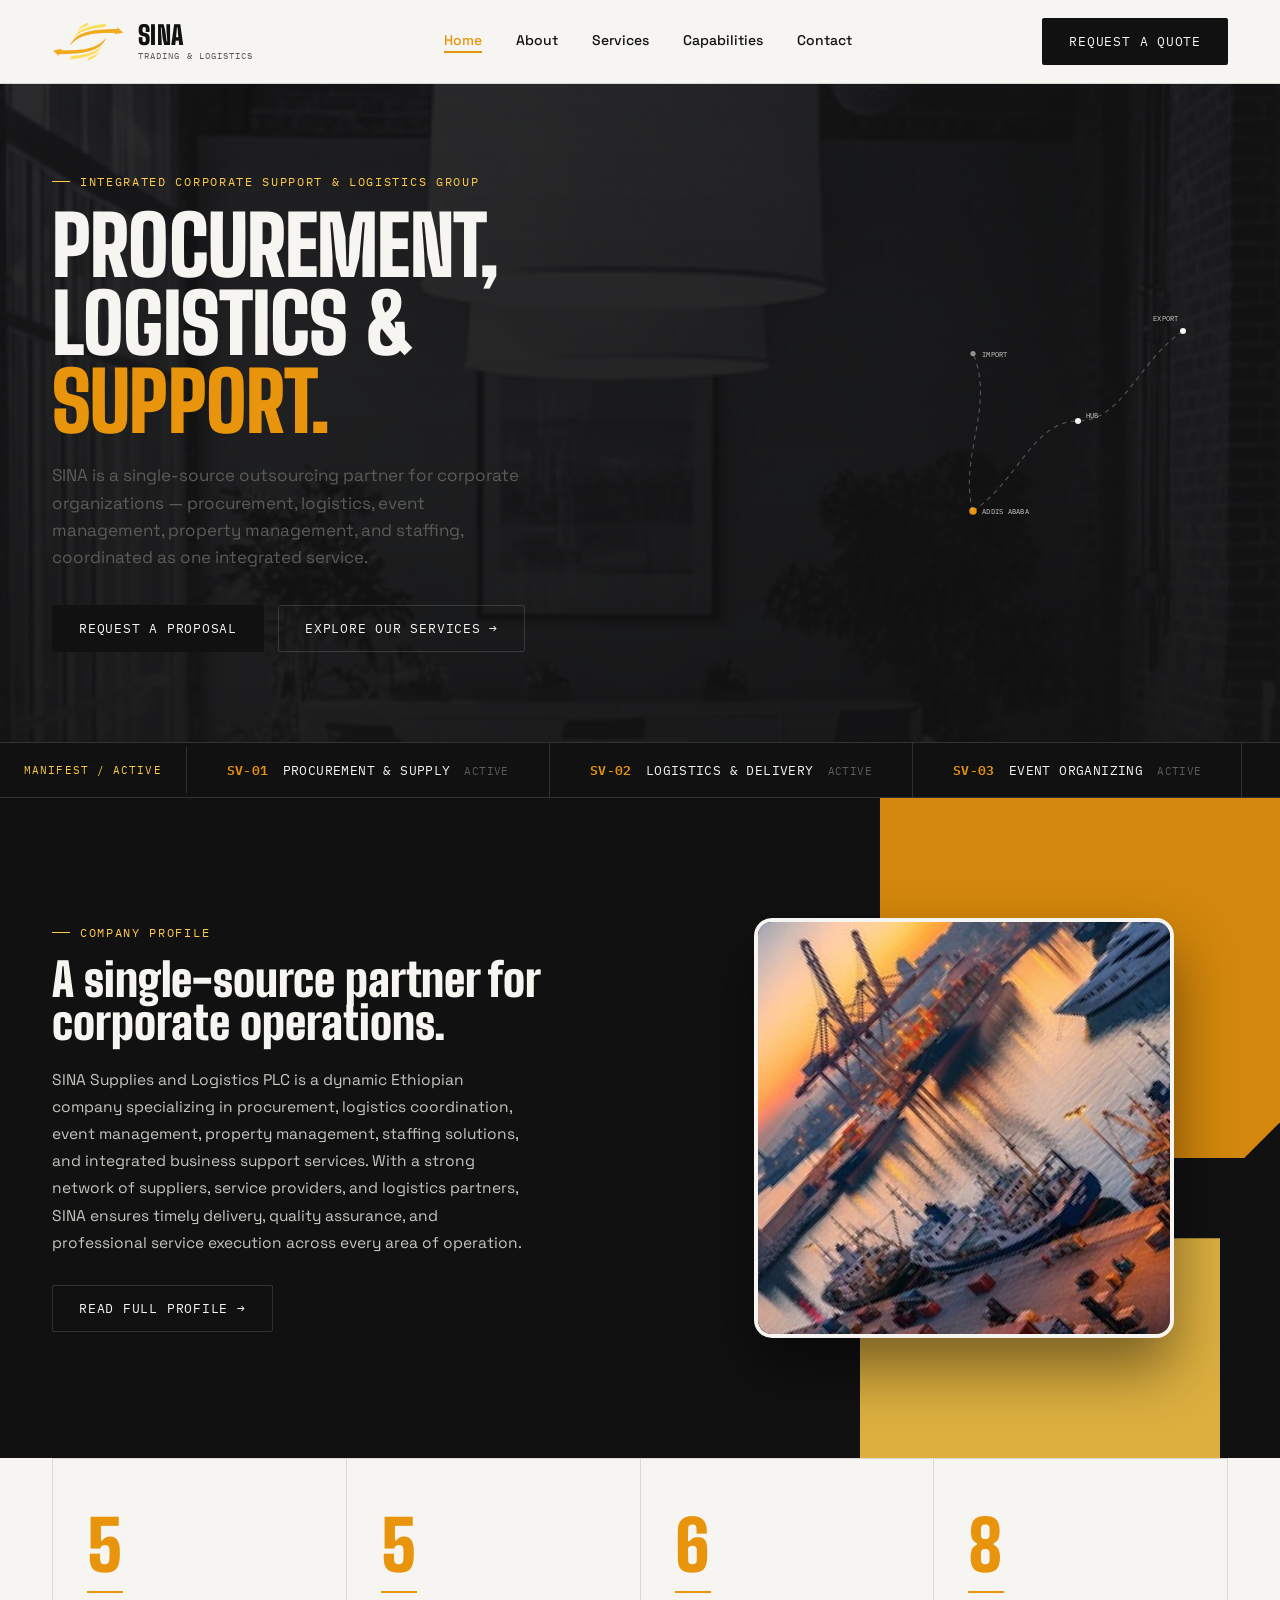
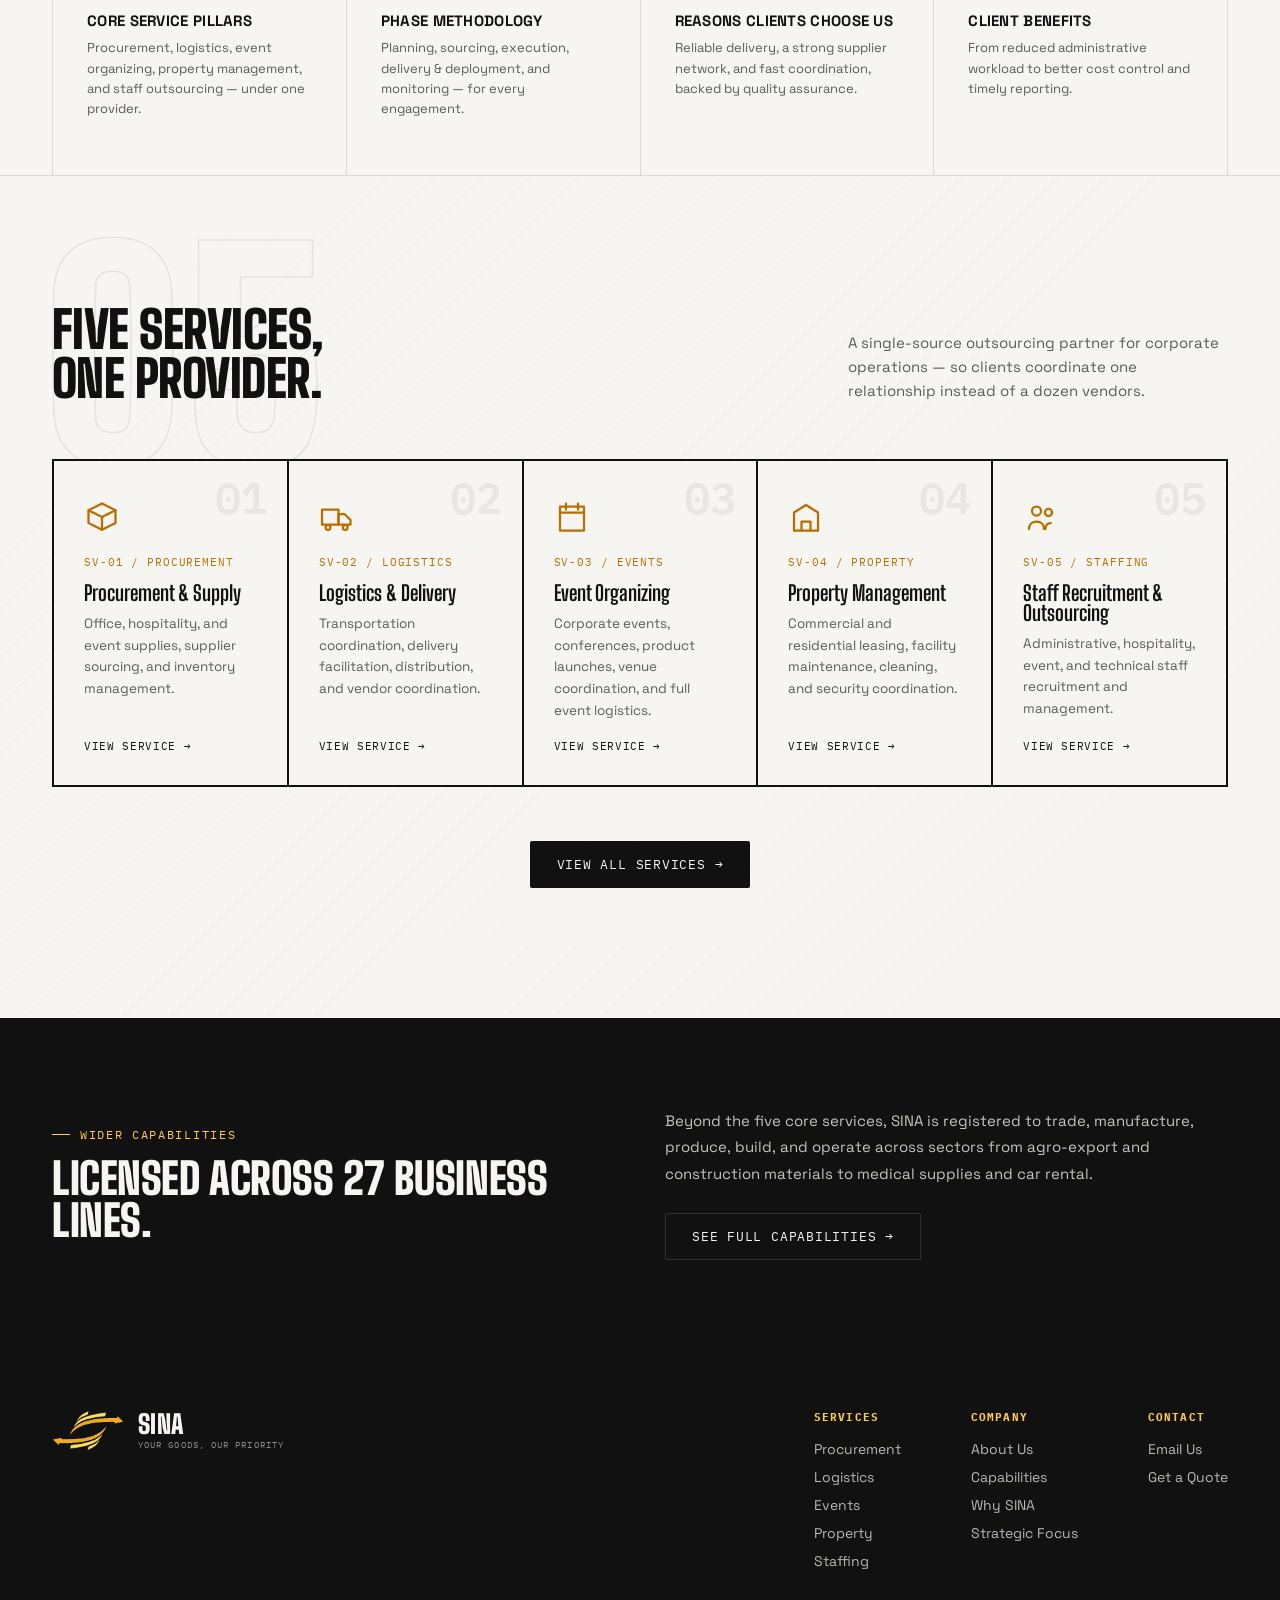
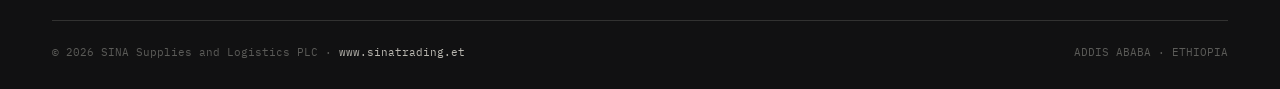
==== commit 14328218: "Rebrand site as SINA Trading and add Capabilities page - Brand pages as SINA Trading (titles, meta, " ====
--- a/index.html
+++ b/index.html
@@ -3,13 +3,14 @@
 <head>
 <meta charset="UTF-8" />
 <meta name="viewport" content="width=device-width, initial-scale=1.0" />
-<title>SINA Supplies and Logistics — Your Goods, Our Priority</title>
+<title>SINA Trading — Procurement, Logistics &amp; Corporate Support in Ethiopia</title>
+<meta name="description" content="SINA Trading (SINA Supplies and Logistics PLC) is an Ethiopian single-source partner for procurement, logistics, event organizing, property management, and staff outsourcing." />
 <link rel="preconnect" href="https://fonts.googleapis.com">
 <link rel="preconnect" href="https://fonts.gstatic.com" crossorigin>
 <link href="https://fonts.googleapis.com/css2?family=Big+Shoulders+Display:wght@600;700;900&family=Space+Grotesk:wght@400;500;700&family=IBM+Plex+Mono:wght@400;500;600&display=swap" rel="stylesheet">
-<link rel="stylesheet" href="css/base.css?v=7">
-<link rel="stylesheet" href="css/layout.css?v=7">
-<link rel="stylesheet" href="css/home.css?v=10">
+<link rel="stylesheet" href="css/base.css?v=8">
+<link rel="stylesheet" href="css/layout.css?v=8">
+<link rel="stylesheet" href="css/home.css?v=11">
 <link rel="stylesheet" href="css/overview.css?v=9">
 <link rel="stylesheet" href="css/stats.css?v=9">
 <link rel="stylesheet" href="css/sectors-preview.css?v=9">
@@ -19,10 +20,10 @@
 <header>
   <nav>
     <a href="index.html" class="logo">
-      <img class="logo-mark" src="assets/logo-icon.png" alt="SINA Supplies and Logistics" width="58" height="33">
+      <img class="logo-mark" src="assets/logo-icon.png" alt="SINA Trading — SINA Supplies and Logistics PLC" width="58" height="33">
       <div>
         <div class="logo-text">SINA</div>
-        <div class="logo-sub">Supplies &amp; Logistics</div>
+        <div class="logo-sub">Trading &amp; Logistics</div>
       </div>
     </a>
 
@@ -30,6 +31,7 @@
       <a href="index.html" aria-current="page">Home</a>
       <a href="about.html">About</a>
       <a href="sectors.html">Services</a>
+      <a href="capabilities.html">Capabilities</a>
       <a href="contact.html">Contact</a>
     </div>
 
@@ -186,11 +188,24 @@
   </div>
 </section>
 
+<section class="cap-strip">
+  <div class="wrap cap-strip-grid">
+    <div class="reveal">
+      <div class="eyebrow">Wider Capabilities</div>
+      <h2>Licensed across 27 business lines.</h2>
+    </div>
+    <div class="reveal">
+      <p>Beyond the five core services, SINA is registered to trade, manufacture, produce, build, and operate across sectors from agro-export and construction materials to medical supplies and car rental.</p>
+      <a class="btn btn-ghost-dark" href="capabilities.html">See Full Capabilities →</a>
+    </div>
+  </div>
+</section>
+
 <footer>
   <div class="wrap">
     <div class="foot-top">
       <a href="index.html" class="logo">
-        <img class="logo-mark" src="assets/logo-icon.png" alt="SINA Supplies and Logistics" width="58" height="33">
+        <img class="logo-mark" src="assets/logo-icon.png" alt="SINA Trading — SINA Supplies and Logistics PLC" width="58" height="33">
         <div>
           <div class="logo-text" style="color:var(--paper);">SINA</div>
           <div class="logo-sub" style="color:#8b8a85;">Your Goods, Our Priority</div>
@@ -208,8 +223,9 @@
         <div class="foot-col">
           <h5>Company</h5>
           <a href="about.html">About Us</a>
+          <a href="capabilities.html">Capabilities</a>
           <a href="about.html#why">Why SINA</a>
-          <a href="about.html#csr">CSR</a>
+          <a href="about.html#focus">Strategic Focus</a>
         </div>
         <div class="foot-col">
           <h5>Contact</h5>
@@ -219,7 +235,7 @@
       </div>
     </div>
     <div class="foot-bottom">
-      <span>© 2026 SINA Supplies and Logistics PLC</span>
+      <span>© 2026 SINA Supplies and Logistics PLC · <a href="https://www.sinatrading.et">www.sinatrading.et</a></span>
       <span>ADDIS ABABA · ETHIOPIA</span>
     </div>
   </div>
--- a/css/base.css
+++ b/css/base.css
@@ -46,6 +46,9 @@
   display:inline-block;
 }
 
+.inline-link{ color:var(--rust); border-bottom:1px solid rgba(185,110,0,0.4); }
+.inline-link:hover{ border-bottom-color:var(--rust); }
+
 .btn{
   font-family:var(--mono);
   font-size:13px;
--- a/css/layout.css
+++ b/css/layout.css
@@ -66,6 +66,8 @@
   display:flex; justify-content:space-between; padding-top:24px; font-family:var(--mono); font-size:11px; color:var(--slate);
   flex-wrap:wrap; gap:10px;
 }
+.foot-bottom a{ color:#B9B7B0; }
+.foot-bottom a:hover{ color:var(--gold); }
 
 /* ===== PAGE HERO — shared by inner pages (About, Sectors, Contact) ===== */
 .page-hero{
--- a/css/home.css
+++ b/css/home.css
@@ -126,3 +126,26 @@
   100%{ transform:translateX(-50%); }
 }
 
+
+/* ===== CAPABILITIES STRIP ===== */
+.cap-strip{
+  background:var(--ink);
+  color:var(--paper);
+  padding:90px 0;
+}
+.cap-strip .eyebrow{ color:var(--gold); margin-bottom:16px; }
+.cap-strip .eyebrow::before{ background:var(--gold); }
+.cap-strip-grid{
+  display:grid;
+  grid-template-columns:1fr 1fr;
+  gap:50px;
+  align-items:center;
+}
+.cap-strip h2{ font-size:clamp(28px,3.4vw,44px); }
+.cap-strip p{
+  color:#C7C5BE;
+  font-size:15px;
+  line-height:1.75;
+  margin-bottom:26px;
+}
+@media(max-width:900px){ .cap-strip-grid{ grid-template-columns:1fr; gap:28px; } }
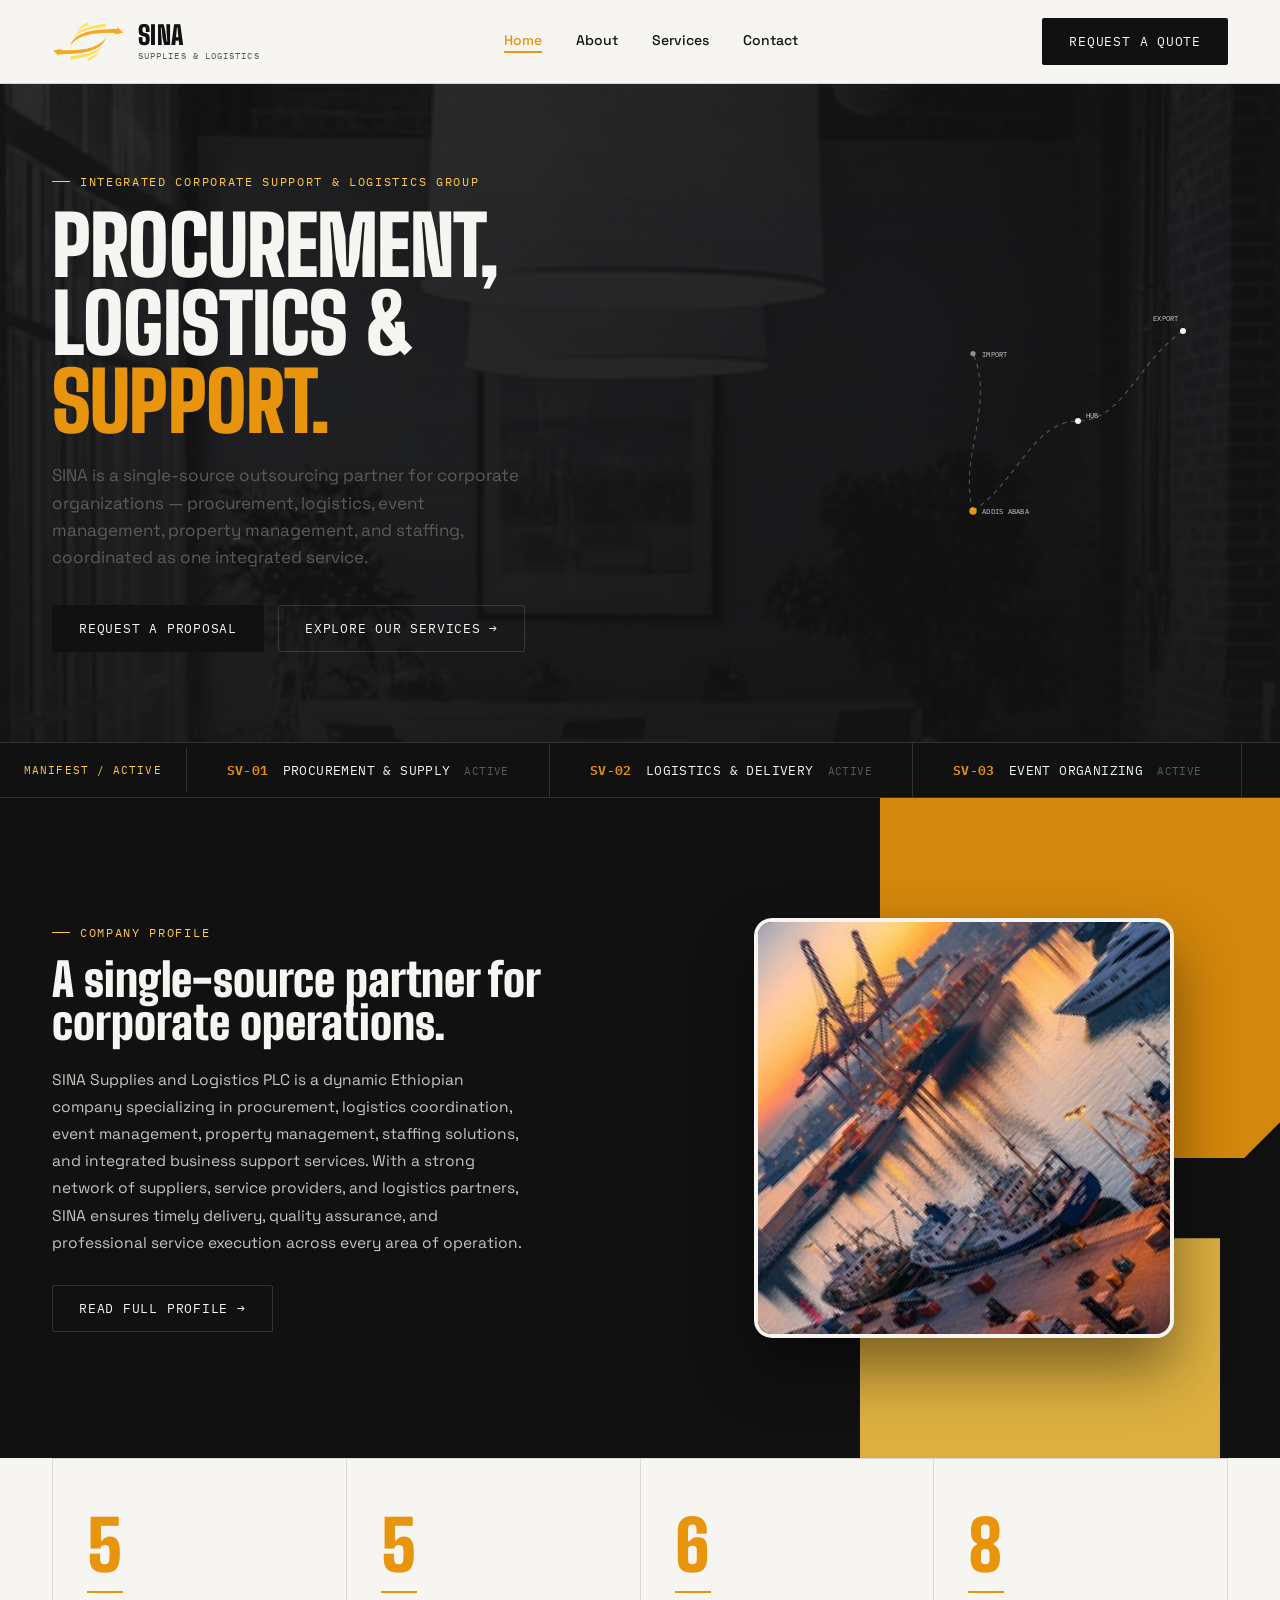
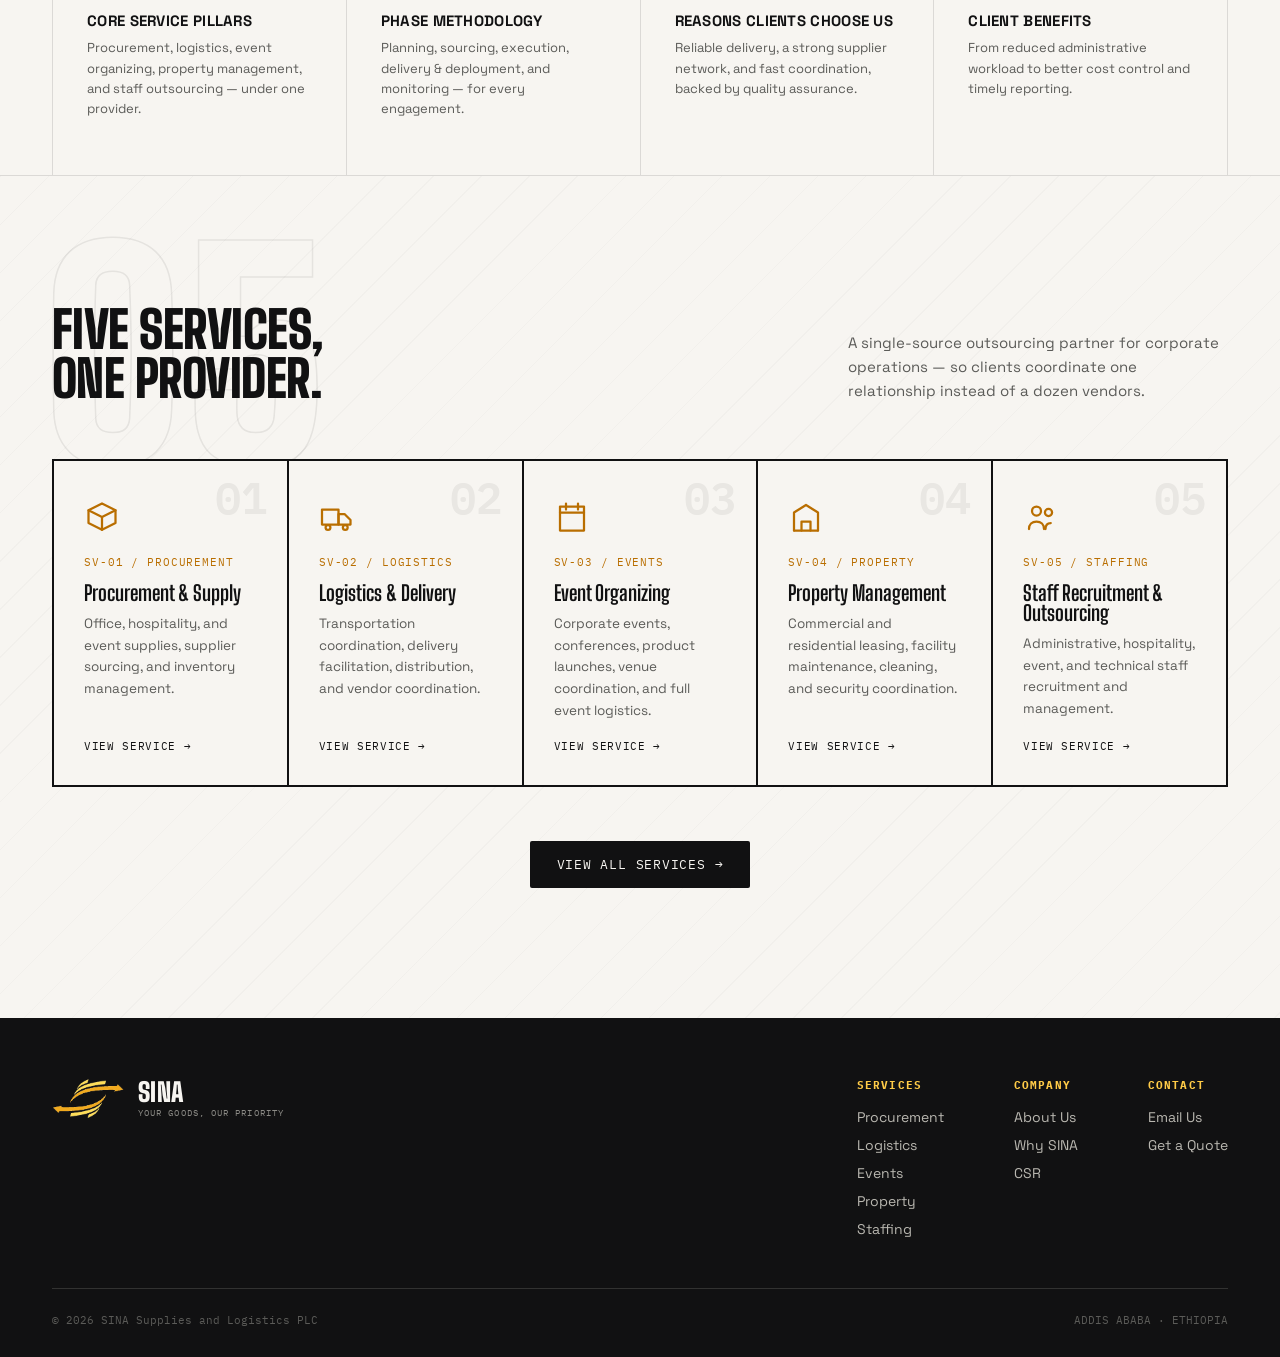
==== commit d1d8486c: "minor edit" ====
--- a/index.html
+++ b/index.html
@@ -3,14 +3,13 @@
 <head>
 <meta charset="UTF-8" />
 <meta name="viewport" content="width=device-width, initial-scale=1.0" />
-<title>SINA Trading — Procurement, Logistics &amp; Corporate Support in Ethiopia</title>
-<meta name="description" content="SINA Trading (SINA Supplies and Logistics PLC) is an Ethiopian single-source partner for procurement, logistics, event organizing, property management, and staff outsourcing." />
+<title>SINA trading — Your Goods, Our Priority</title>
 <link rel="preconnect" href="https://fonts.googleapis.com">
 <link rel="preconnect" href="https://fonts.gstatic.com" crossorigin>
 <link href="https://fonts.googleapis.com/css2?family=Big+Shoulders+Display:wght@600;700;900&family=Space+Grotesk:wght@400;500;700&family=IBM+Plex+Mono:wght@400;500;600&display=swap" rel="stylesheet">
-<link rel="stylesheet" href="css/base.css?v=8">
-<link rel="stylesheet" href="css/layout.css?v=8">
-<link rel="stylesheet" href="css/home.css?v=11">
+<link rel="stylesheet" href="css/base.css?v=7">
+<link rel="stylesheet" href="css/layout.css?v=7">
+<link rel="stylesheet" href="css/home.css?v=10">
 <link rel="stylesheet" href="css/overview.css?v=9">
 <link rel="stylesheet" href="css/stats.css?v=9">
 <link rel="stylesheet" href="css/sectors-preview.css?v=9">
@@ -20,10 +19,10 @@
 <header>
   <nav>
     <a href="index.html" class="logo">
-      <img class="logo-mark" src="assets/logo-icon.png" alt="SINA Trading — SINA Supplies and Logistics PLC" width="58" height="33">
+      <img class="logo-mark" src="assets/logo-icon.png" alt="SINA Supplies and Logistics" width="70" height="33">
       <div>
         <div class="logo-text">SINA</div>
-        <div class="logo-sub">Trading &amp; Logistics</div>
+        <div class="logo-sub">Supplies &amp; Logistics</div>
       </div>
     </a>
 
@@ -31,7 +30,6 @@
       <a href="index.html" aria-current="page">Home</a>
       <a href="about.html">About</a>
       <a href="sectors.html">Services</a>
-      <a href="capabilities.html">Capabilities</a>
       <a href="contact.html">Contact</a>
     </div>
 
@@ -188,24 +186,11 @@
   </div>
 </section>
 
-<section class="cap-strip">
-  <div class="wrap cap-strip-grid">
-    <div class="reveal">
-      <div class="eyebrow">Wider Capabilities</div>
-      <h2>Licensed across 27 business lines.</h2>
-    </div>
-    <div class="reveal">
-      <p>Beyond the five core services, SINA is registered to trade, manufacture, produce, build, and operate across sectors from agro-export and construction materials to medical supplies and car rental.</p>
-      <a class="btn btn-ghost-dark" href="capabilities.html">See Full Capabilities →</a>
-    </div>
-  </div>
-</section>
-
 <footer>
   <div class="wrap">
     <div class="foot-top">
       <a href="index.html" class="logo">
-        <img class="logo-mark" src="assets/logo-icon.png" alt="SINA Trading — SINA Supplies and Logistics PLC" width="58" height="33">
+        <img class="logo-mark" src="assets/logo-icon.png" alt="SINA Supplies and Logistics" width="58" height="33">
         <div>
           <div class="logo-text" style="color:var(--paper);">SINA</div>
           <div class="logo-sub" style="color:#8b8a85;">Your Goods, Our Priority</div>
@@ -223,9 +208,8 @@
         <div class="foot-col">
           <h5>Company</h5>
           <a href="about.html">About Us</a>
-          <a href="capabilities.html">Capabilities</a>
           <a href="about.html#why">Why SINA</a>
-          <a href="about.html#focus">Strategic Focus</a>
+          <a href="about.html#csr">CSR</a>
         </div>
         <div class="foot-col">
           <h5>Contact</h5>
@@ -235,7 +219,7 @@
       </div>
     </div>
     <div class="foot-bottom">
-      <span>© 2026 SINA Supplies and Logistics PLC · <a href="https://www.sinatrading.et">www.sinatrading.et</a></span>
+      <span>© 2026 SINA Supplies and Logistics PLC</span>
       <span>ADDIS ABABA · ETHIOPIA</span>
     </div>
   </div>
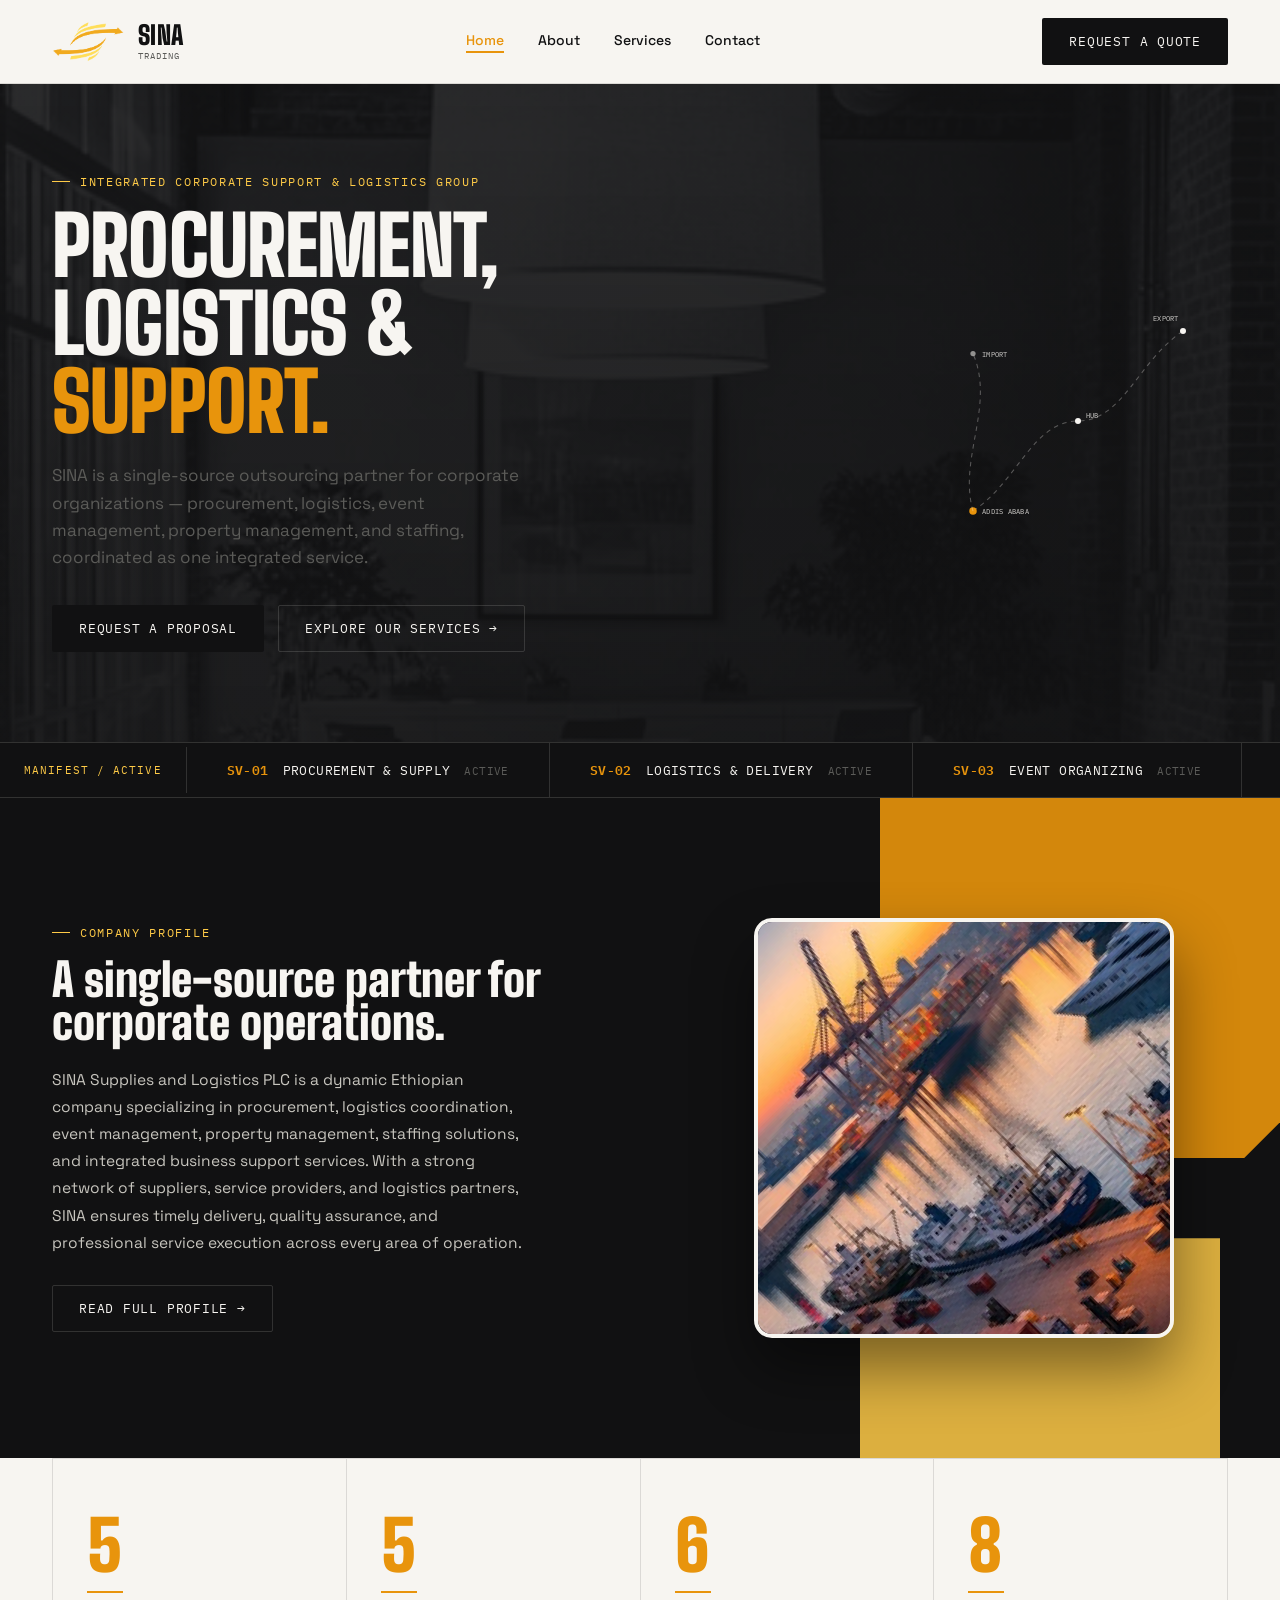
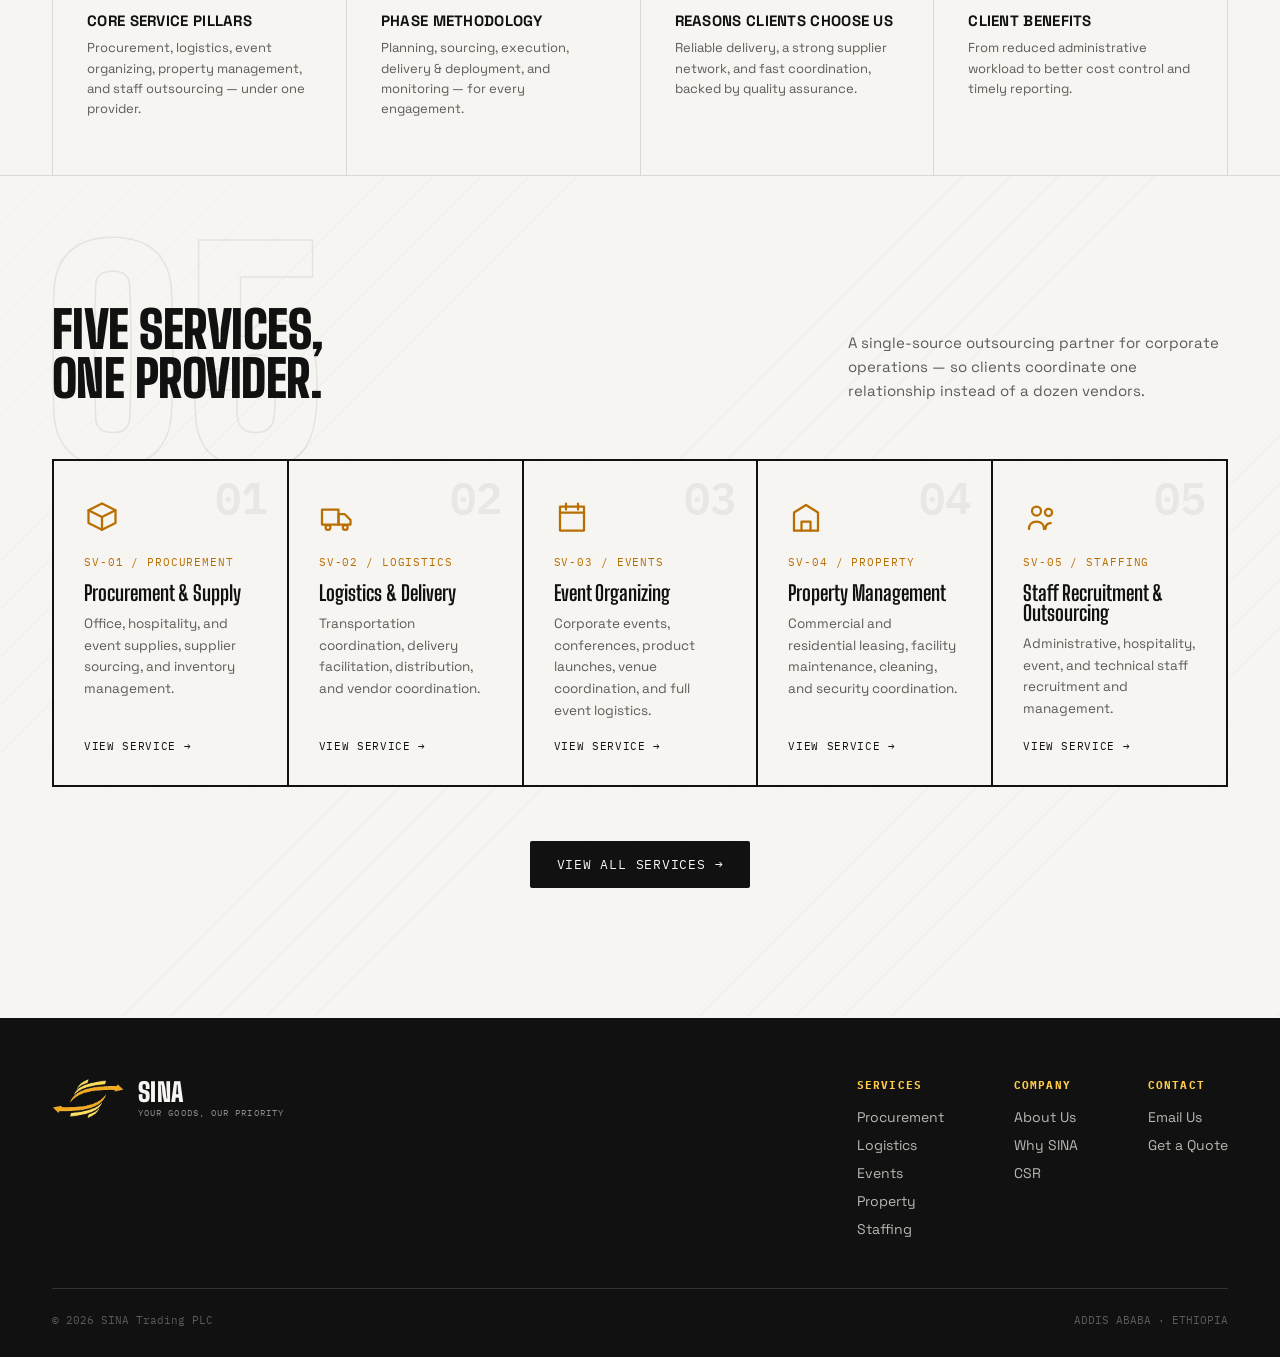
==== commit d5b910b0: "changed lable to trading" ====
--- a/index.html
+++ b/index.html
@@ -3,7 +3,7 @@
 <head>
 <meta charset="UTF-8" />
 <meta name="viewport" content="width=device-width, initial-scale=1.0" />
-<title>SINA trading — Your Goods, Our Priority</title>
+<title>SINA Trading — Your Goods, Our Priority</title>
 <link rel="preconnect" href="https://fonts.googleapis.com">
 <link rel="preconnect" href="https://fonts.gstatic.com" crossorigin>
 <link href="https://fonts.googleapis.com/css2?family=Big+Shoulders+Display:wght@600;700;900&family=Space+Grotesk:wght@400;500;700&family=IBM+Plex+Mono:wght@400;500;600&display=swap" rel="stylesheet">
@@ -19,10 +19,10 @@
 <header>
   <nav>
     <a href="index.html" class="logo">
-      <img class="logo-mark" src="assets/logo-icon.png" alt="SINA Supplies and Logistics" width="70" height="33">
+      <img class="logo-mark" src="assets/logo-icon.png" alt="SINA Trading" width="70" height="33">
       <div>
         <div class="logo-text">SINA</div>
-        <div class="logo-sub">Supplies &amp; Logistics</div>
+        <div class="logo-sub">Trading</div>
       </div>
     </a>
 
@@ -219,7 +219,7 @@
       </div>
     </div>
     <div class="foot-bottom">
-      <span>© 2026 SINA Supplies and Logistics PLC</span>
+      <span>© 2026 SINA Trading PLC</span>
       <span>ADDIS ABABA · ETHIOPIA</span>
     </div>
   </div>
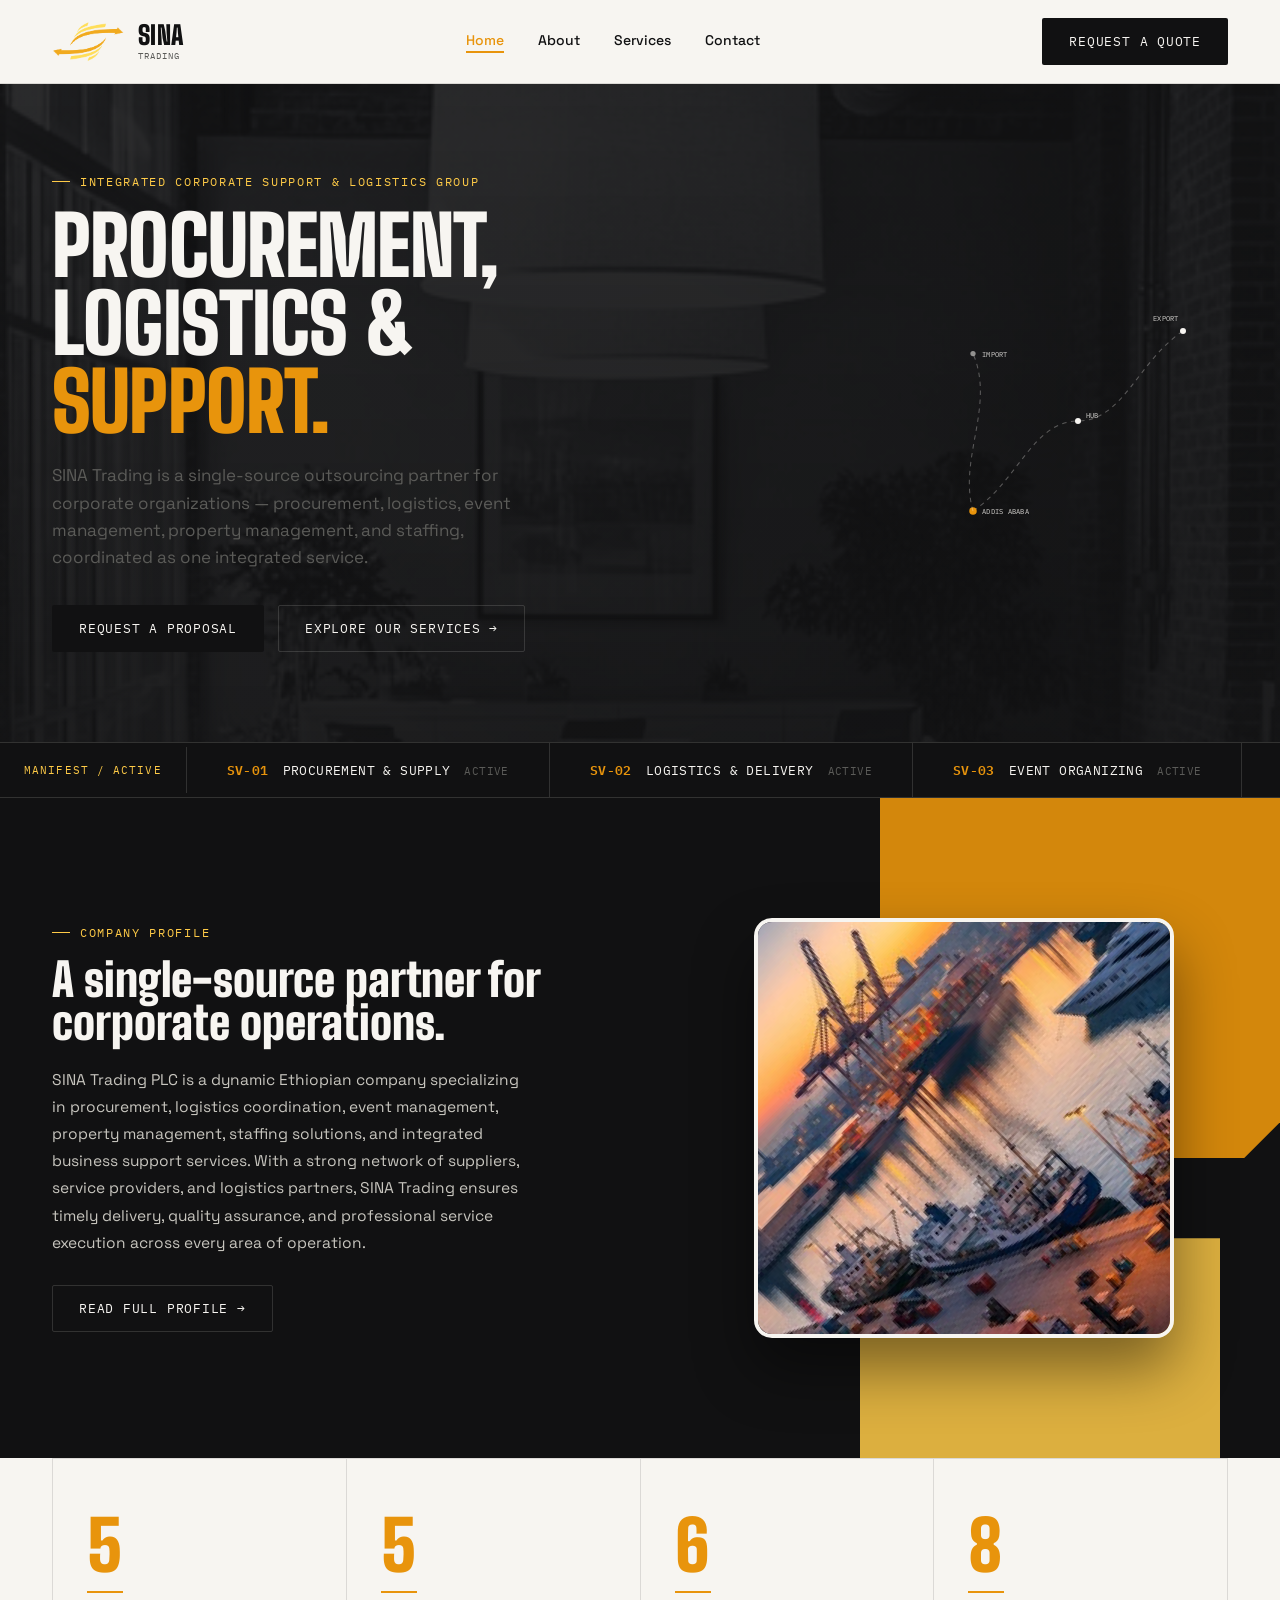
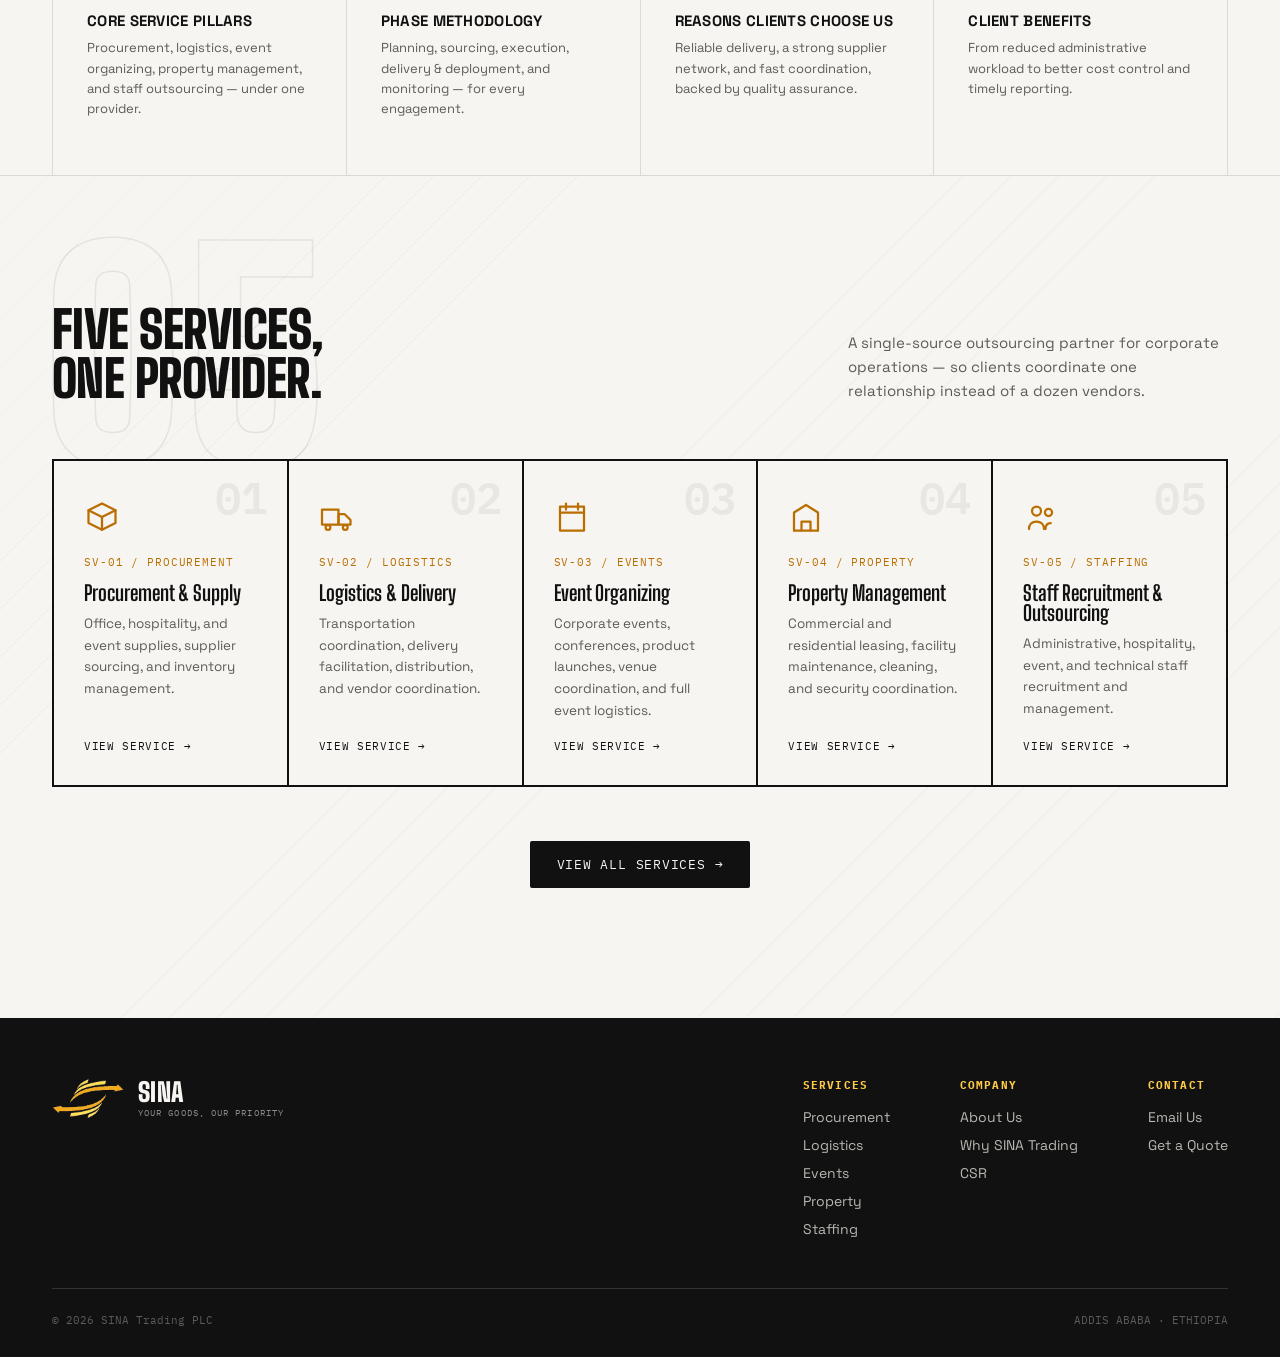
==== commit eab7da77: "Unify public branding as SINA Trading PLC. Co-authored-by: Cursor <cursoragent@cursor.com>" ====
--- a/index.html
+++ b/index.html
@@ -47,7 +47,7 @@
     <div>
       <div class="eyebrow reveal">Integrated Corporate Support &amp; Logistics Group</div>
       <h1 class="reveal">Procurement,<br>logistics &amp; <span class="accent">support.</span></h1>
-      <p class="lead reveal">SINA is a single-source outsourcing partner for corporate organizations — procurement, logistics, event management, property management, and staffing, coordinated as one integrated service.</p>
+      <p class="lead reveal">SINA Trading is a single-source outsourcing partner for corporate organizations — procurement, logistics, event management, property management, and staffing, coordinated as one integrated service.</p>
       <div class="hero-actions reveal">
         <a class="btn btn-primary" href="contact.html">Request a Proposal</a>
         <a class="btn btn-ghost-dark" href="sectors.html">Explore Our Services →</a>
@@ -89,7 +89,7 @@
     <div class="overview-copy reveal">
       <div class="eyebrow">Company Profile</div>
       <h2>A single-source partner for corporate operations.</h2>
-      <p>SINA Supplies and Logistics PLC is a dynamic Ethiopian company specializing in procurement, logistics coordination, event management, property management, staffing solutions, and integrated business support services. With a strong network of suppliers, service providers, and logistics partners, SINA ensures timely delivery, quality assurance, and professional service execution across every area of operation.</p>
+      <p>SINA Trading PLC is a dynamic Ethiopian company specializing in procurement, logistics coordination, event management, property management, staffing solutions, and integrated business support services. With a strong network of suppliers, service providers, and logistics partners, SINA Trading ensures timely delivery, quality assurance, and professional service execution across every area of operation.</p>
       <a class="btn btn-ghost-dark" href="about.html">Read Full Profile →</a>
     </div>
     <div class="diamond-frame reveal">
@@ -190,7 +190,7 @@
   <div class="wrap">
     <div class="foot-top">
       <a href="index.html" class="logo">
-        <img class="logo-mark" src="assets/logo-icon.png" alt="SINA Supplies and Logistics" width="58" height="33">
+        <img class="logo-mark" src="assets/logo-icon.png" alt="SINA Trading" width="58" height="33">
         <div>
           <div class="logo-text" style="color:var(--paper);">SINA</div>
           <div class="logo-sub" style="color:#8b8a85;">Your Goods, Our Priority</div>
@@ -208,7 +208,7 @@
         <div class="foot-col">
           <h5>Company</h5>
           <a href="about.html">About Us</a>
-          <a href="about.html#why">Why SINA</a>
+          <a href="about.html#why">Why SINA Trading</a>
           <a href="about.html#csr">CSR</a>
         </div>
         <div class="foot-col">
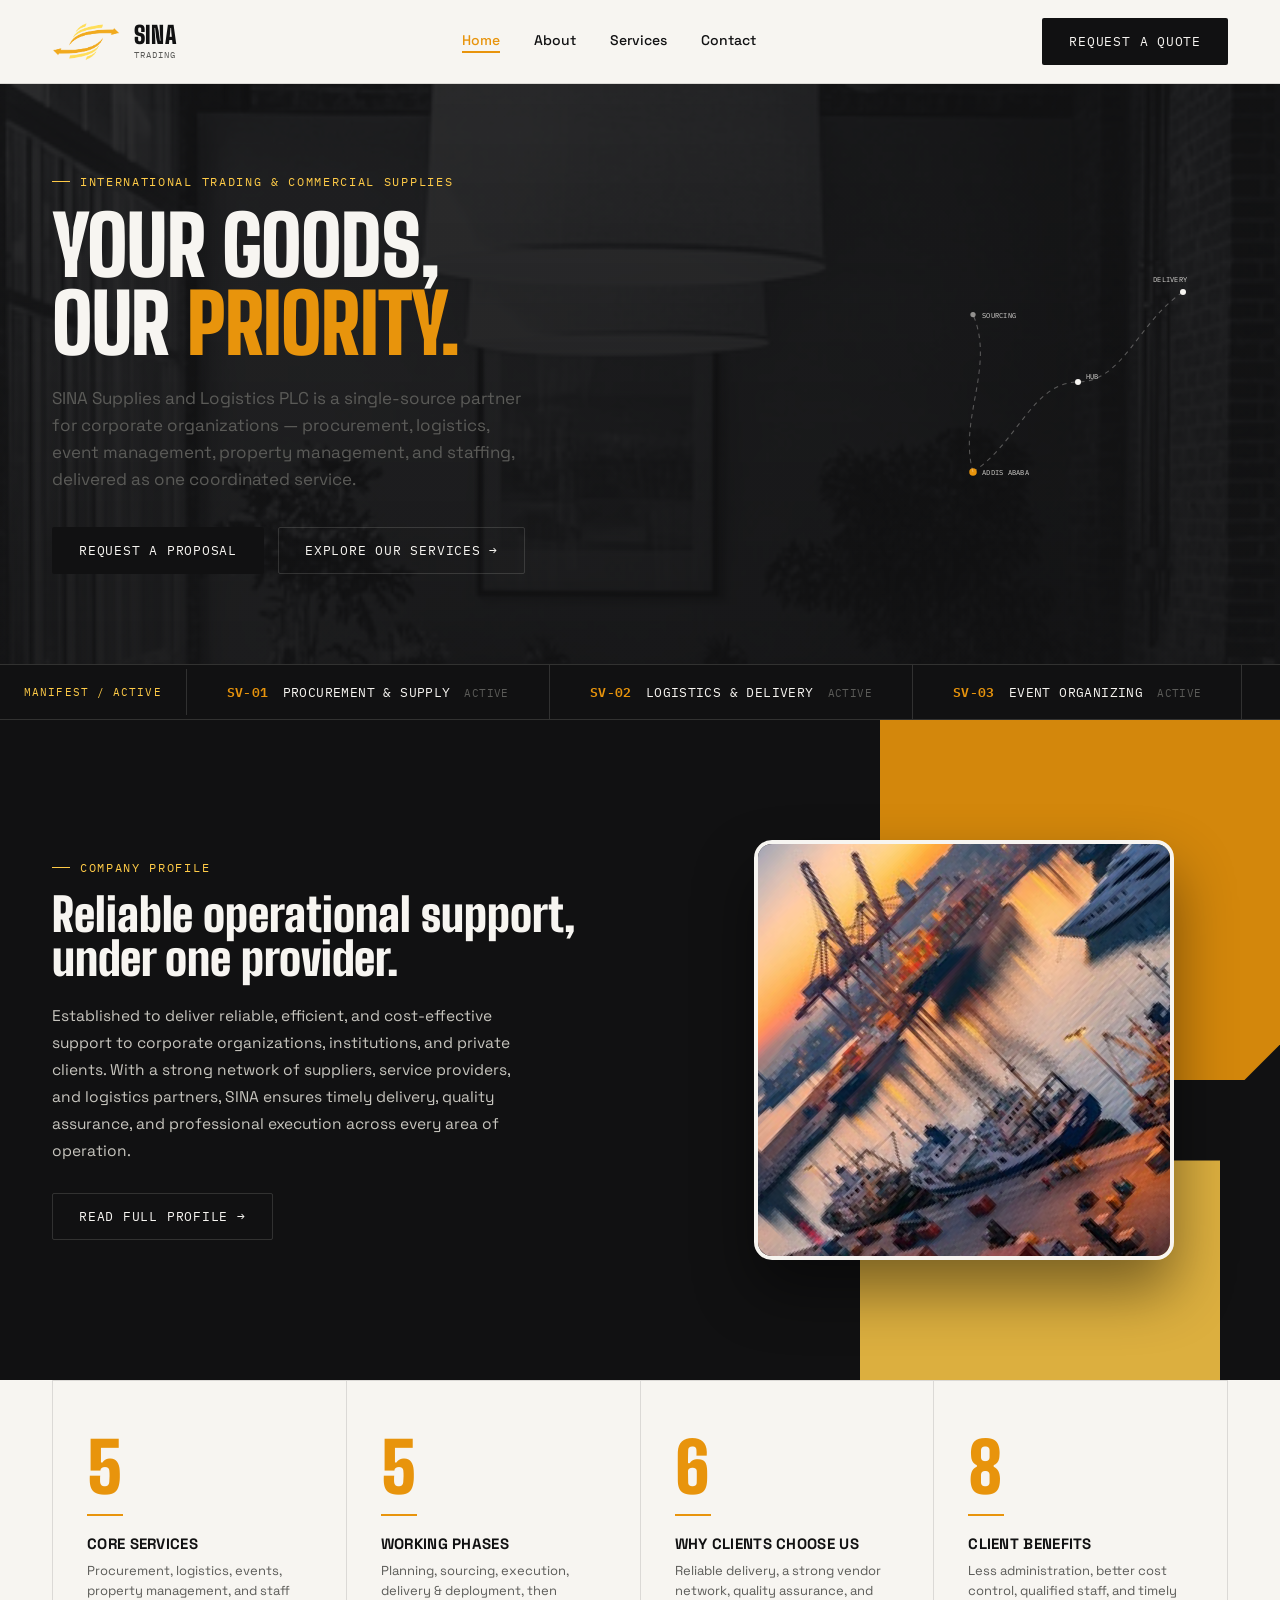
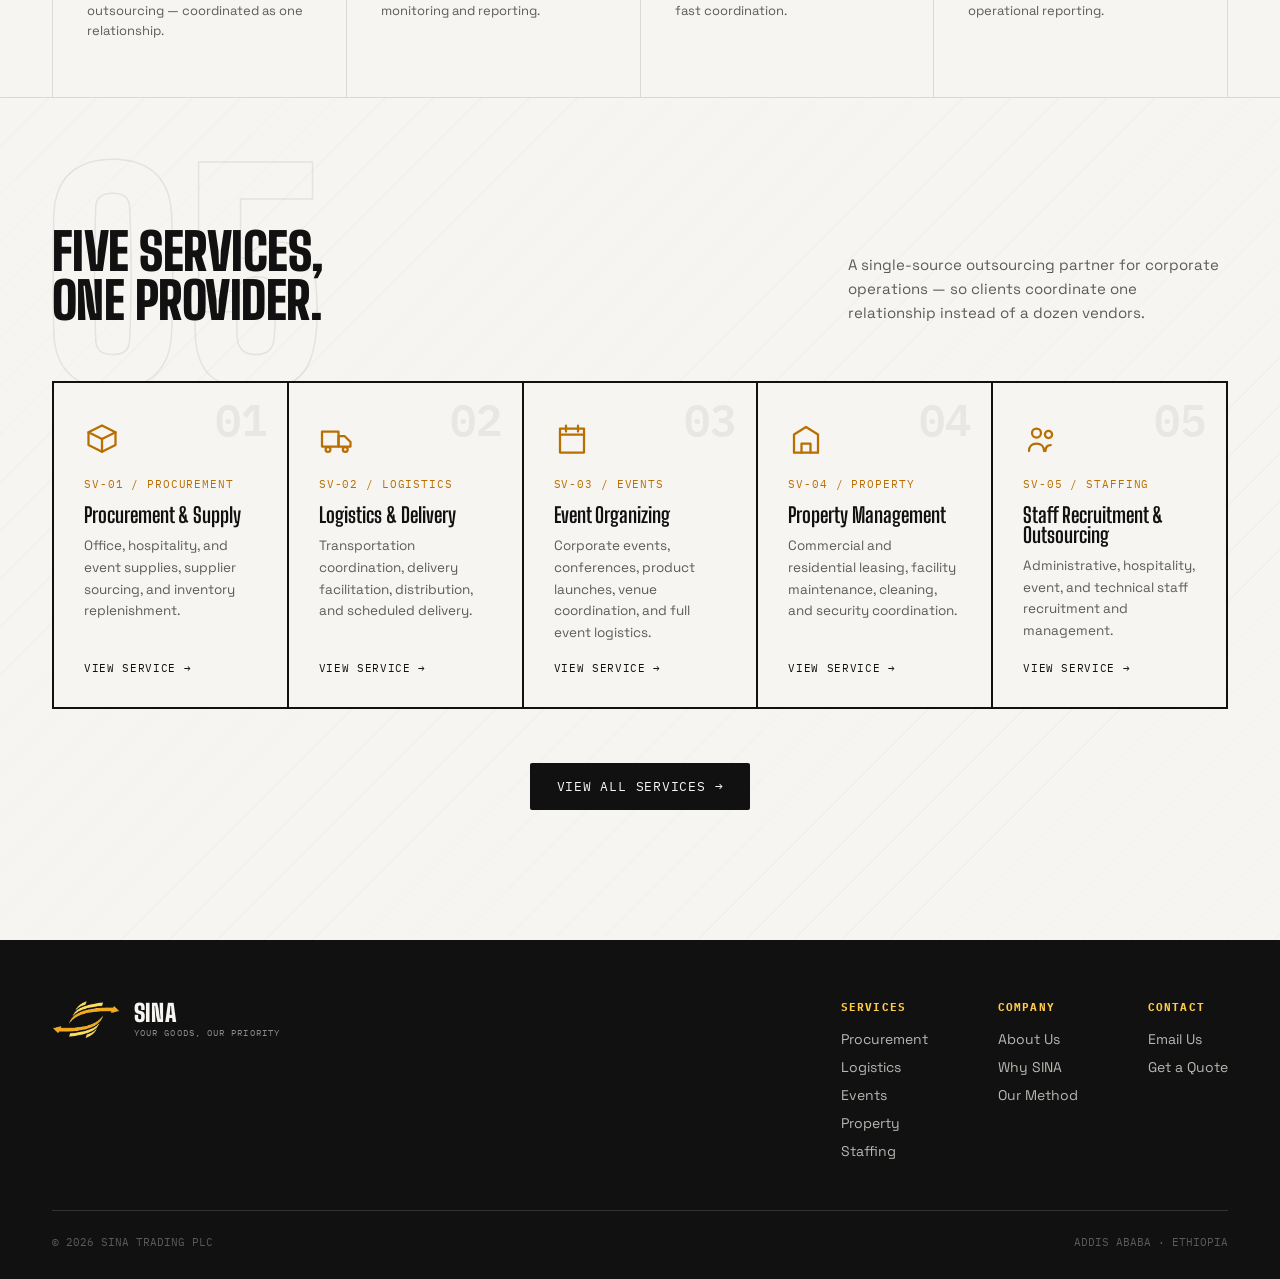
==== commit dd34de99: "minor edits" ====
--- a/index.html
+++ b/index.html
@@ -3,26 +3,26 @@
 <head>
 <meta charset="UTF-8" />
 <meta name="viewport" content="width=device-width, initial-scale=1.0" />
-<title>SINA Trading — Your Goods, Our Priority</title>
+<title>SINA TRADING— Your Goods, Our Priority</title>
 <link rel="preconnect" href="https://fonts.googleapis.com">
 <link rel="preconnect" href="https://fonts.gstatic.com" crossorigin>
 <link href="https://fonts.googleapis.com/css2?family=Big+Shoulders+Display:wght@600;700;900&family=Space+Grotesk:wght@400;500;700&family=IBM+Plex+Mono:wght@400;500;600&display=swap" rel="stylesheet">
-<link rel="stylesheet" href="css/base.css?v=7">
-<link rel="stylesheet" href="css/layout.css?v=7">
-<link rel="stylesheet" href="css/home.css?v=10">
+<link rel="stylesheet" href="css/base.css?v=8">
+<link rel="stylesheet" href="css/layout.css?v=8">
+<link rel="stylesheet" href="css/home.css?v=11">
 <link rel="stylesheet" href="css/overview.css?v=9">
 <link rel="stylesheet" href="css/stats.css?v=9">
-<link rel="stylesheet" href="css/sectors-preview.css?v=9">
+<link rel="stylesheet" href="css/sectors-preview.css?v=10">
 </head>
 <body>
 
 <header>
   <nav>
     <a href="index.html" class="logo">
-      <img class="logo-mark" src="assets/logo-icon.png" alt="SINA Trading" width="70" height="33">
+      <img class="logo-mark" src="assets/logo-icon.png" alt="SINA Supplies and Logistics" width="58" height="33">
       <div>
         <div class="logo-text">SINA</div>
-        <div class="logo-sub">Trading</div>
+        <div class="logo-sub">TRADING</div>
       </div>
     </a>
 
@@ -45,9 +45,9 @@
 <section class="hero">
   <div class="wrap hero-grid">
     <div>
-      <div class="eyebrow reveal">Integrated Corporate Support &amp; Logistics Group</div>
-      <h1 class="reveal">Procurement,<br>logistics &amp; <span class="accent">support.</span></h1>
-      <p class="lead reveal">SINA Trading is a single-source outsourcing partner for corporate organizations — procurement, logistics, event management, property management, and staffing, coordinated as one integrated service.</p>
+      <div class="eyebrow reveal">INTERNATIONAL TRADING  &amp;  COMMERCIAL SUPPLIES</div>
+      <h1 class="reveal">Your goods,<br>our <span class="accent">priority.</span></h1>
+      <p class="lead reveal">SINA Supplies and Logistics PLC is a single-source partner for corporate organizations — procurement, logistics, event management, property management, and staffing, delivered as one coordinated service.</p>
       <div class="hero-actions reveal">
         <a class="btn btn-primary" href="contact.html">Request a Proposal</a>
         <a class="btn btn-ghost-dark" href="sectors.html">Explore Our Services →</a>
@@ -55,7 +55,7 @@
     </div>
 
     <div class="route-panel reveal">
-      <svg viewBox="0 0 400 400" role="img" aria-label="Animated trade route diagram">
+      <svg viewBox="0 0 400 400" role="img" aria-label="Animated logistics route diagram">
         <path class="route-line" d="M60 320 C120 280, 140 200, 200 200 C260 200, 280 120, 340 80" />
         <path class="route-line hot" d="M60 320 C120 280, 140 200, 200 200 C260 200, 280 120, 340 80" />
         <circle class="node origin" cx="60" cy="320" r="5"/>
@@ -65,11 +65,11 @@
         <text class="node-label" x="210" y="196">HUB</text>
 
         <circle class="node" cx="340" cy="80" r="4"/>
-        <text class="node-label" x="300" y="66">EXPORT</text>
+        <text class="node-label" x="300" y="66">DELIVERY</text>
 
         <path class="route-line" d="M60 320 C40 250, 90 180, 60 110" opacity="0.25"/>
         <circle class="node" cx="60" cy="110" r="3.5" opacity="0.55"/>
-        <text class="node-label" x="72" y="114" opacity="0.55">IMPORT</text>
+        <text class="node-label" x="72" y="114" opacity="0.55">SOURCING</text>
       </svg>
     </div>
   </div>
@@ -88,12 +88,12 @@
   <div class="wrap overview-grid">
     <div class="overview-copy reveal">
       <div class="eyebrow">Company Profile</div>
-      <h2>A single-source partner for corporate operations.</h2>
-      <p>SINA Trading PLC is a dynamic Ethiopian company specializing in procurement, logistics coordination, event management, property management, staffing solutions, and integrated business support services. With a strong network of suppliers, service providers, and logistics partners, SINA Trading ensures timely delivery, quality assurance, and professional service execution across every area of operation.</p>
+      <h2>Reliable operational support, under one provider.</h2>
+      <p>Established to deliver reliable, efficient, and cost-effective support to corporate organizations, institutions, and private clients. With a strong network of suppliers, service providers, and logistics partners, SINA ensures timely delivery, quality assurance, and professional execution across every area of operation.</p>
       <a class="btn btn-ghost-dark" href="about.html">Read Full Profile →</a>
     </div>
     <div class="diamond-frame reveal">
-      <img src="assets/port-sunset.png" alt="Container port at sunset">
+      <img src="assets/port-sunset.png" alt="Logistics operations">
     </div>
   </div>
 </section>
@@ -104,26 +104,26 @@
       <div class="stat-cell reveal">
         <div class="stat-number"><span class="accent">5</span></div>
         <div class="stat-rule"></div>
-        <div class="stat-label">Core Service Pillars</div>
-        <div class="stat-desc">Procurement, logistics, event organizing, property management, and staff outsourcing — under one provider.</div>
+        <div class="stat-label">Core Services</div>
+        <div class="stat-desc">Procurement, logistics, events, property management, and staff outsourcing — coordinated as one relationship.</div>
       </div>
       <div class="stat-cell reveal">
         <div class="stat-number"><span class="accent">5</span></div>
         <div class="stat-rule"></div>
-        <div class="stat-label">Phase Methodology</div>
-        <div class="stat-desc">Planning, sourcing, execution, delivery &amp; deployment, and monitoring — for every engagement.</div>
+        <div class="stat-label">Working Phases</div>
+        <div class="stat-desc">Planning, sourcing, execution, delivery &amp; deployment, then monitoring and reporting.</div>
       </div>
       <div class="stat-cell reveal">
         <div class="stat-number"><span class="accent">6</span></div>
         <div class="stat-rule"></div>
-        <div class="stat-label">Reasons Clients Choose Us</div>
-        <div class="stat-desc">Reliable delivery, a strong supplier network, and fast coordination, backed by quality assurance.</div>
+        <div class="stat-label">Why Clients Choose Us</div>
+        <div class="stat-desc">Reliable delivery, a strong vendor network, quality assurance, and fast coordination.</div>
       </div>
       <div class="stat-cell reveal">
         <div class="stat-number"><span class="accent">8</span></div>
         <div class="stat-rule"></div>
         <div class="stat-label">Client Benefits</div>
-        <div class="stat-desc">From reduced administrative workload to better cost control and timely reporting.</div>
+        <div class="stat-desc">Less administration, better cost control, qualified staff, and timely operational reporting.</div>
       </div>
     </div>
   </div>
@@ -143,7 +143,7 @@
         <div class="sp-icon"><svg viewBox="0 0 24 24"><path d="M12 3 3 7.5 12 12l9-4.5L12 3Z"/><path d="M3 7.5V16l9 4.5V12"/><path d="M21 7.5V16l-9 4.5"/></svg></div>
         <span class="sp-code">SV-01 / PROCUREMENT</span>
         <h3>Procurement &amp; Supply</h3>
-        <p>Office, hospitality, and event supplies, supplier sourcing, and inventory management.</p>
+        <p>Office, hospitality, and event supplies, supplier sourcing, and inventory replenishment.</p>
         <a class="sp-link" href="sectors.html#procurement">View service →</a>
       </div>
       <div class="sp-card reveal">
@@ -151,7 +151,7 @@
         <div class="sp-icon"><svg viewBox="0 0 24 24"><path d="M2 17h11V7H2v10Z"/><path d="M13 10h4l4 4v3h-8v-7Z"/><circle cx="6" cy="19" r="1.6"/><circle cx="17.5" cy="19" r="1.6"/></svg></div>
         <span class="sp-code">SV-02 / LOGISTICS</span>
         <h3>Logistics &amp; Delivery</h3>
-        <p>Transportation coordination, delivery facilitation, distribution, and vendor coordination.</p>
+        <p>Transportation coordination, delivery facilitation, distribution, and scheduled delivery.</p>
         <a class="sp-link" href="sectors.html#logistics">View service →</a>
       </div>
       <div class="sp-card reveal">
@@ -190,7 +190,7 @@
   <div class="wrap">
     <div class="foot-top">
       <a href="index.html" class="logo">
-        <img class="logo-mark" src="assets/logo-icon.png" alt="SINA Trading" width="58" height="33">
+        <img class="logo-mark" src="assets/logo-icon.png" alt="SINA Supplies and Logistics" width="58" height="33">
         <div>
           <div class="logo-text" style="color:var(--paper);">SINA</div>
           <div class="logo-sub" style="color:#8b8a85;">Your Goods, Our Priority</div>
@@ -208,8 +208,8 @@
         <div class="foot-col">
           <h5>Company</h5>
           <a href="about.html">About Us</a>
-          <a href="about.html#why">Why SINA Trading</a>
-          <a href="about.html#csr">CSR</a>
+          <a href="about.html#why">Why SINA</a>
+          <a href="about.html#method">Our Method</a>
         </div>
         <div class="foot-col">
           <h5>Contact</h5>
@@ -219,7 +219,7 @@
       </div>
     </div>
     <div class="foot-bottom">
-      <span>© 2026 SINA Trading PLC</span>
+      <span>© 2026 SINA TRADING PLC</span>
       <span>ADDIS ABABA · ETHIOPIA</span>
     </div>
   </div>
--- a/css/layout.css
+++ b/css/layout.css
@@ -10,8 +10,8 @@
   display:flex; align-items:center; justify-content:space-between;
 }
 .logo{ display:flex; align-items:center; gap:14px; }
-.logo-mark{ width:72px; height:auto; flex-shrink:0; }
-.logo-text{ font-family:var(--display); font-weight:900; font-size:26px; line-height:1; letter-spacing:0.01em; }
+.logo-mark{ width:68px; height:auto; flex-shrink:0; }
+.logo-text{ font-family:var(--display); font-weight:900; font-size:24px; line-height:1; letter-spacing:0.01em; }
 .logo-sub{ font-family:var(--mono); font-size:9px; letter-spacing:0.12em; color:var(--slate); text-transform:uppercase; margin-top:2px; }
 
 .nav-links{ display:flex; gap:34px; font-size:14px; font-weight:500; }
@@ -66,23 +66,3 @@
   display:flex; justify-content:space-between; padding-top:24px; font-family:var(--mono); font-size:11px; color:var(--slate);
   flex-wrap:wrap; gap:10px;
 }
-.foot-bottom a{ color:#B9B7B0; }
-.foot-bottom a:hover{ color:var(--gold); }
-
-/* ===== PAGE HERO — shared by inner pages (About, Sectors, Contact) ===== */
-.page-hero{
-  padding:90px 0 70px;
-  border-bottom:1px solid var(--line);
-}
-.page-hero h1{
-  font-size:clamp(38px, 5.4vw, 68px);
-  margin:16px 0 20px;
-}
-.page-hero h1 .accent,
-h1 .accent{ color:var(--amber); }
-.page-hero .lead{
-  font-size:16px;
-  color:var(--slate);
-  max-width:560px;
-  line-height:1.65;
-}
